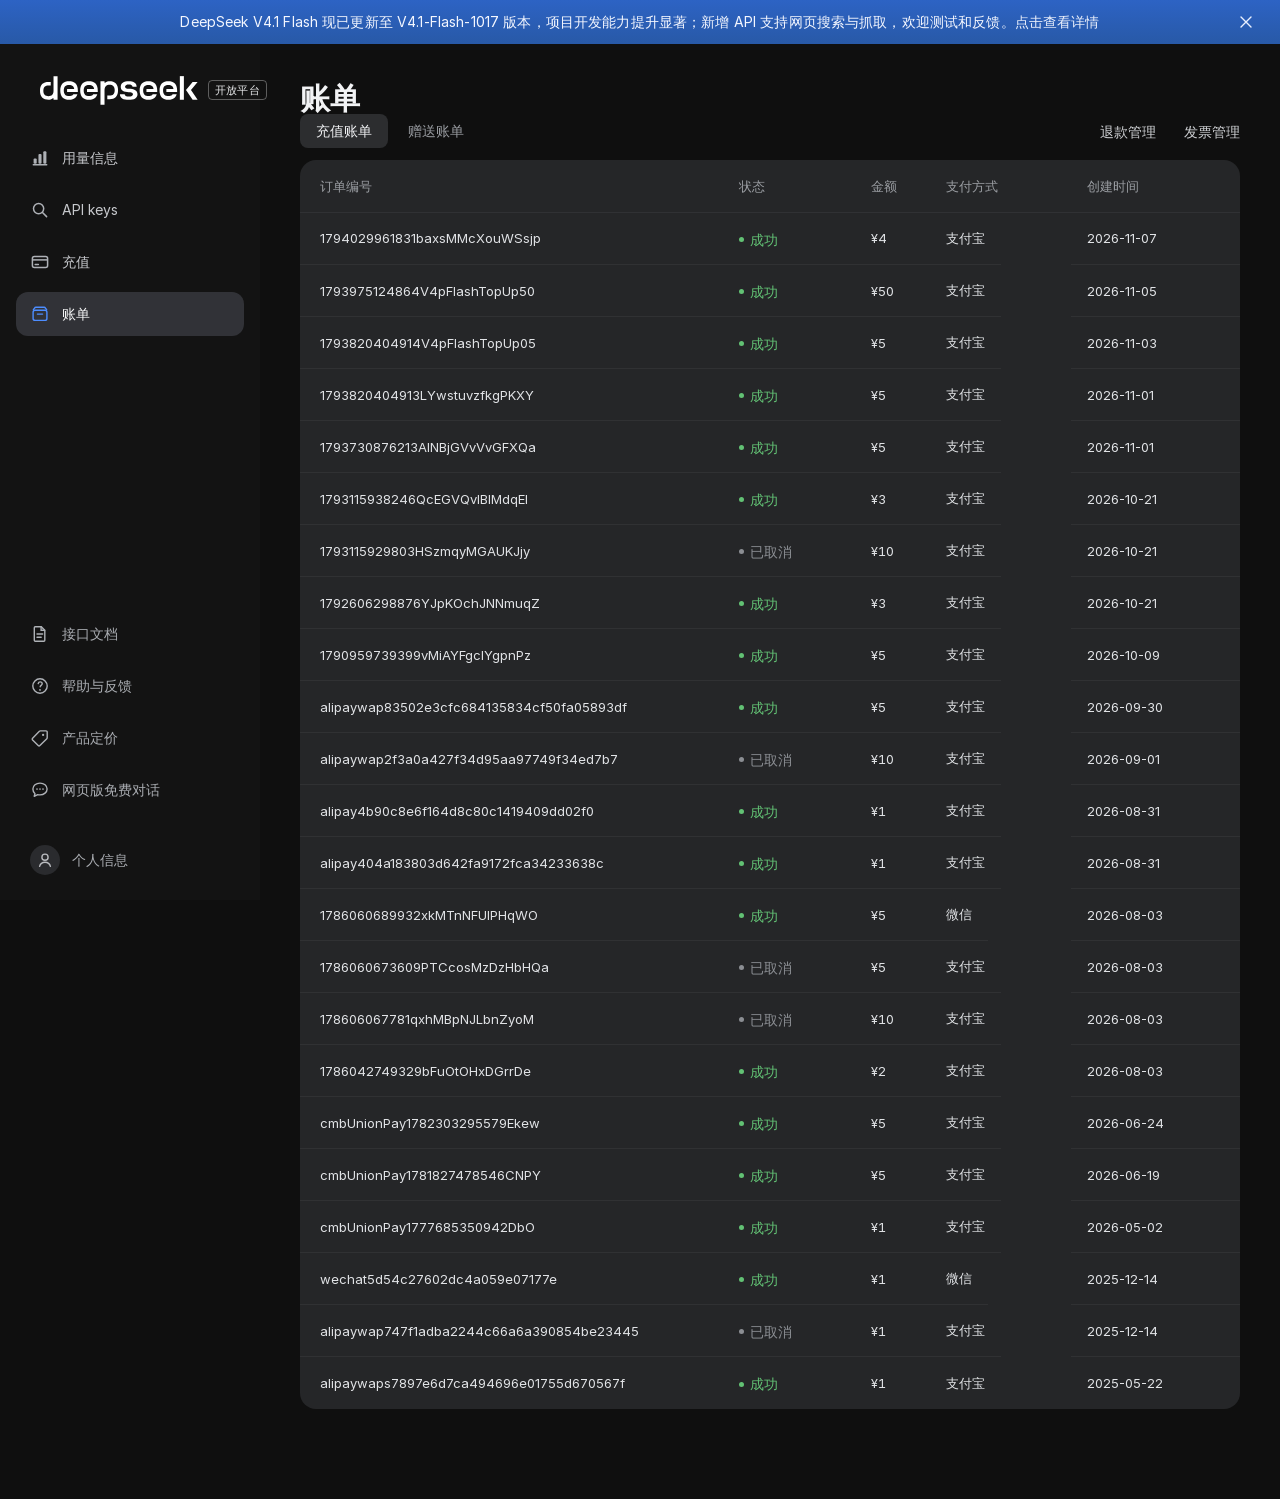
==== billing.html @ 308235a3 "fix: reconcile billing records with usage cost" ====
<!DOCTYPE html>
<html lang="zh-CN">
<head>
<meta charset="UTF-8">
<meta name="viewport" content="width=device-width, initial-scale=1.0, viewport-fit=cover">
<title>账单 - DeepSeek 开放平台</title>
<meta name="description" content="DeepSeek 开放平台 - 账单">
<link rel="icon" href="assets/images/favicon.ico">
<link rel="stylesheet" href="assets/css/platform.css">
</head>
<body>
<div class="top-banner" id="topBanner">
  <span class="banner-text">DeepSeek V4.1 Flash 现已更新至 V4.1-Flash-1017 版本，项目开发能力提升显著；新增 API 支持网页搜索与抓取，欢迎测试和反馈。<a class="banner-link" href="https://api-docs.deepseek.com/zh-cn/guides/search/" target="_blank" rel="noopener">点击查看详情</a></span>
  <button class="banner-close" aria-label="关闭" id="bannerClose"><svg viewBox="0 0 16 16" fill="none"><path d="M3 3l10 10M13 3L3 13" stroke="currentColor" stroke-width="1.4" stroke-linecap="round"/></svg></button>
</div>

<div class="app">
  <aside class="sidebar" id="sidebar">
    <div class="brand">
      <a class="brand-logo" href="index.html" aria-label="DeepSeek 开放平台首页"><svg role="img" aria-label="DeepSeek 开放平台" xmlns="http://www.w3.org/2000/svg" width="121" height="22" viewBox="0 0 121 22" fill="none" class="logo-svg"><path d="M53.3047 17.6062H51.5389V14.8687H53.3047C54.3982 14.8687 55.5038 14.5961 56.2148 13.8386C56.9271 13.081 57.196 11.919 57.196 10.7575C57.196 9.59611 56.9384 8.43405 56.2148 7.67651C55.4925 6.91897 54.3982 6.64636 53.3047 6.64636C52.2111 6.64636 51.1055 6.91897 50.3932 7.67651C49.6809 8.43405 49.4121 9.59548 49.4121 10.7575V22H46.3147V3.91897H49.4121V5.07035H49.9799C50.0415 4.99937 50.103 4.93907 50.1652 4.87877C50.9403 4.17148 52.1275 3.91897 53.2933 3.91897C55.1212 3.91897 56.9479 4.37374 58.1457 5.63631C59.343 6.89887 59.7663 8.83857 59.7663 10.7676C59.7663 12.6966 59.3323 14.6263 58.1457 15.8989C56.9585 17.1715 55.1212 17.6062 53.304 17.6062H53.3047Z" fill="#fff"></path><path d="M6.46231 4.4039H8.22739V7.14133H6.46231C5.36809 7.14133 4.26319 7.41395 3.55088 8.17148C2.83857 8.92902 2.57035 10.0911 2.57035 11.2525C2.57035 12.4139 2.82852 13.576 3.55088 14.3329C4.27324 15.0905 5.36809 15.3637 6.46231 15.3637C7.55653 15.3637 8.66143 15.0911 9.37374 14.3329C10.0861 13.5754 10.3543 12.4139 10.3543 11.2525V0H13.451V18.0911H10.3543V16.9397H9.78643C9.72425 17.0101 9.66269 17.071 9.6005 17.1313C8.82601 17.8379 7.63882 18.0911 6.47236 18.0911C4.6451 18.0911 2.81784 17.6363 1.6206 16.3737C0.423367 15.1112 0 13.1721 0 11.2425C0 9.31282 0.433417 7.3838 1.6206 6.11118C2.81784 4.84862 4.6451 4.4039 6.46231 4.4039Z" fill="#fff"></path><path d="M28.9881 11.0101V12.1112H20.7399V9.9196H26.2111C26.0873 9.12123 25.7977 8.37374 25.282 7.82852C24.5389 7.04083 23.3926 6.75817 22.2575 6.75817C21.1225 6.75817 19.9761 7.04083 19.233 7.82852C18.49 8.61621 18.2211 9.81847 18.2211 11.0107C18.2211 12.2029 18.4893 13.4146 19.233 14.1922C19.9761 14.9699 21.1225 15.2632 22.2575 15.2632C23.3926 15.2632 24.5389 14.9805 25.282 14.1922C25.3851 14.081 25.478 13.9598 25.571 13.8386H28.6269C28.3587 14.7883 27.9353 15.647 27.2952 16.3134C26.0565 17.6162 24.1464 18.0911 22.2575 18.0911C20.3687 18.0911 18.4585 17.6263 17.2199 16.3134C15.9812 15 15.527 13 15.527 11.0107C15.527 9.02136 15.9711 7.01068 17.2199 5.70729C18.4692 4.40452 20.3687 3.92965 22.2575 3.92965C24.1464 3.92965 26.0565 4.39447 27.2952 5.70729C28.544 7.02073 28.9881 9.02073 28.9881 11.0107V11.0101Z" fill="#fff"></path><path d="M44.2406 11.0101V12.1112H35.9925V9.9196H41.4636C41.3392 9.12123 41.0509 8.37374 40.5345 7.82852C39.7915 7.04083 38.6451 6.75817 37.5101 6.75817C36.375 6.75817 35.2286 7.04083 34.4849 7.82852C33.7418 8.61621 33.473 9.81847 33.473 11.0107C33.473 12.2029 33.7412 13.4146 34.4849 14.1922C35.228 14.9699 36.3744 15.2632 37.5101 15.2632C38.6457 15.2632 39.7915 14.9805 40.5345 14.1922C40.6382 14.081 40.7305 13.9598 40.8229 13.8386H43.8794C43.6106 14.7883 43.1872 15.647 42.5471 16.3134C41.3084 17.6162 39.3989 18.0911 37.5094 18.0911C35.62 18.0911 33.7104 17.6263 32.4717 16.3134C31.233 15 30.7789 13 30.7789 11.0107C30.7789 9.02136 31.223 7.01068 32.4717 5.70729C33.7211 4.40452 35.6206 3.92965 37.5094 3.92965C39.3982 3.92965 41.3084 4.39447 42.5471 5.70729C43.7965 7.02073 44.2406 9.02073 44.2406 11.0107V11.0101Z" fill="#fff"></path><path d="M67.929 18.0911C69.8185 18.0911 71.728 17.8185 72.9667 17.0408C74.2054 16.2632 74.6602 15.081 74.6602 13.9095C74.6602 12.7381 74.2155 11.5459 72.9667 10.7783C71.728 10.0107 69.8185 9.72739 67.929 9.72739C67.1231 9.72739 66.38 9.61621 65.8536 9.32349C65.3273 9.0201 65.1313 8.56596 65.1313 8.11118C65.1313 7.65641 65.3172 7.19221 65.8536 6.89887C66.38 6.59548 67.196 6.49498 68.0006 6.49498C68.8053 6.49498 69.6212 6.60616 70.1489 6.89887C70.6753 7.20226 70.8712 7.65641 70.8712 8.11118H74.0195C74.0195 6.93907 73.6175 5.74749 72.4925 4.9799C71.3675 4.21231 69.6432 3.92902 67.9296 3.92902C66.2161 3.92902 64.4918 4.20163 63.3668 4.9799C62.2418 5.75754 61.8386 6.93907 61.8386 8.11118C61.8386 9.28329 62.2412 10.4749 63.3668 11.2425C64.4918 12.0101 66.2155 12.2933 67.9296 12.2933C68.8172 12.2933 69.7984 12.4045 70.3863 12.6972C70.9755 12.9906 71.1815 13.4548 71.1815 13.9095C71.1815 14.3643 70.9755 14.8285 70.3863 15.1219C69.7984 15.4146 68.9001 15.5258 68.0126 15.5258C67.125 15.5258 66.2155 15.4146 65.6376 15.1219C65.0597 14.8291 64.8423 14.3643 64.8423 13.9095H61.2085C61.2085 15.0817 61.652 16.2732 62.902 17.0408C64.1508 17.8084 66.0402 18.0911 67.9296 18.0911H67.929Z" fill="#fff"></path><path d="M89.7638 11.0101V12.1112H81.5157V9.9196H86.9868C86.8637 9.12123 86.5741 8.37374 86.0584 7.82852C85.3141 7.04083 84.169 6.75817 83.0327 6.75817C81.8964 6.75817 80.7513 7.04083 80.0082 7.82852C79.2651 8.61621 78.9975 9.81847 78.9975 11.0107C78.9975 12.2029 79.2651 13.4146 80.0082 14.1922C80.7513 14.9699 81.8976 15.2632 83.0327 15.2632C84.1677 15.2632 85.3141 14.9805 86.0584 14.1922C86.1608 14.081 86.2544 13.9598 86.3467 13.8386H89.402C89.1332 14.7883 88.7104 15.647 88.071 16.3134C86.8323 17.6162 84.9221 18.0911 83.0327 18.0911C81.1432 18.0911 79.2337 17.6263 77.995 16.3134C76.7563 15 76.3028 13 76.3028 11.0107C76.3028 9.02136 76.7462 7.01068 77.995 5.70729C79.2444 4.40452 81.1438 3.92965 83.0327 3.92965C84.9215 3.92965 86.8323 4.39447 88.071 5.70729C89.3197 7.02073 89.7632 9.02073 89.7632 11.0107L89.7638 11.0101Z" fill="#fff"></path><path d="M105.016 11.0101V12.1112H96.7682V9.9196H102.239C102.116 9.12123 101.827 8.37374 101.31 7.82852C100.567 7.04083 99.4215 6.75817 98.2858 6.75817C97.1501 6.75817 96.0044 7.04083 95.2613 7.82852C94.5182 8.61621 94.2494 9.81847 94.2494 11.0107C94.2494 12.2029 94.5182 13.4146 95.2613 14.1922C96.0044 14.9699 97.1508 15.2632 98.2858 15.2632C99.4209 15.2632 100.567 14.9805 101.31 14.1922C101.414 14.081 101.506 13.9598 101.6 13.8386H104.655C104.386 14.7883 103.964 15.647 103.324 16.3134C102.084 17.6162 100.175 18.0911 98.2858 18.0911C96.3964 18.0911 94.4868 17.6263 93.2481 16.3134C92.0094 15 91.5547 13 91.5547 11.0107C91.5547 9.02136 91.9981 7.01068 93.2481 5.70729C94.4969 4.40452 96.3964 3.92965 98.2858 3.92965C100.175 3.92965 102.085 4.39447 103.324 5.70729C104.573 7.02073 105.016 9.02073 105.016 11.0107V11.0101Z" fill="#fff"></path><path d="M110.188 0H107.091V18.0911H110.188V0Z" fill="#fff"></path><path d="M115.633 10.5861L120.711 18.0911H116.881L111.802 10.5861L116.881 4.55591H120.711L115.633 10.5861Z" fill="#fff"></path></svg></a>
      <span class="brand-tag">开放平台</span>
    </div>

    <nav class="side-nav">
      <a class="nav-item" href="platform.html" data-nav="usage">
        <span class="icon"><svg viewBox="0 0 20 20" fill="none"><path d="M3.3 16.7h13.4" stroke="currentColor" stroke-width="1.5" stroke-linecap="round"/><rect x="3.6" y="10.6" width="3.1" height="5.1" rx="1" fill="currentColor"/><rect x="8.45" y="6.1" width="3.1" height="9.6" rx="1" fill="currentColor"/><rect x="13.3" y="3.2" width="3.1" height="12.5" rx="1" fill="currentColor"/></svg></span>
        用量信息
      </a>
      <a class="nav-item" href="apikeys.html" data-nav="keys">
        <span class="icon"><svg viewBox="0 0 20 20" fill="none"><circle cx="8.6" cy="8.6" r="5.1" stroke="currentColor" stroke-width="1.5"/><path d="M12.5 12.5L16.6 16.6" stroke="currentColor" stroke-width="1.5" stroke-linecap="round"/></svg></span>
        API keys
      </a>
      <a class="nav-item" href="topup.html" data-nav="topup">
        <span class="icon"><svg viewBox="0 0 20 20" fill="none"><rect x="2.4" y="4.6" width="15.2" height="10.8" rx="2" stroke="currentColor" stroke-width="1.5"/><path d="M2.8 7.9h14.4" stroke="currentColor" stroke-width="1.5"/><path d="M5.2 12.6h3.2" stroke="currentColor" stroke-width="1.5" stroke-linecap="round"/></svg></span>
        充值
      </a>
      <a class="nav-item active" href="billing.html" data-nav="billing">
        <span class="icon"><svg viewBox="0 0 20 20" fill="none"><path d="M3.1 6.2l1.4-2.1c.3-.5.8-.8 1.4-.8h8.2c.6 0 1.1.3 1.4.8l1.4 2.1" stroke="currentColor" stroke-width="1.4"/><rect x="3.1" y="6.2" width="13.8" height="10.2" rx="2" stroke="currentColor" stroke-width="1.4"/><path d="M7.4 10.1h5.2" stroke="currentColor" stroke-width="1.4" stroke-linecap="round"/></svg></span>
        账单
      </a>
    </nav>

    <nav class="side-nav bottom">
      <button class="nav-item bottom-item" data-nav="docs">
        <span class="icon"><svg viewBox="0 0 20 20" fill="none"><path d="M5.2 2.8h6.1l3.5 3.5v10c0 .5-.4.9-.9.9H5.2a.9.9 0 0 1-.9-.9V3.7c0-.5.4-.9.9-.9z" stroke="currentColor" stroke-width="1.4"/><path d="M11.1 3v3.3h3.5M7 10h5.7M7 13.2h4.2" stroke="currentColor" stroke-width="1.4" stroke-linecap="round"/></svg></span>
        接口文档
      </button>
      <button class="nav-item bottom-item" data-nav="help">
        <span class="icon"><svg viewBox="0 0 20 20" fill="none"><circle cx="10" cy="10" r="7.2" stroke="currentColor" stroke-width="1.4"/><path d="M8.2 7.6c.2-1 1-1.7 2-1.7 1.1 0 2 .8 2 1.9 0 1.5-2 1.6-2 3" stroke="currentColor" stroke-width="1.4" stroke-linecap="round"/><circle cx="10" cy="13.9" r=".9" fill="currentColor"/></svg></span>
        帮助与反馈
      </button>
      <button class="nav-item bottom-item" data-nav="price">
        <span class="icon"><svg viewBox="0 0 20 20" fill="none"><path d="M10.4 2.9H16a1.2 1.2 0 0 1 1.2 1.2v5.6a1.4 1.4 0 0 1-.4 1L9.9 17.6a1.2 1.2 0 0 1-1.7 0l-5.6-5.6a1.2 1.2 0 0 1 0-1.7L9.4 3.3c.3-.3.6-.4 1-.4z" stroke="currentColor" stroke-width="1.4"/><circle cx="13.1" cy="6.9" r="1.15" fill="currentColor"/></svg></span>
        产品定价
      </button>
      <button class="nav-item bottom-item" data-nav="chat">
        <span class="icon"><svg viewBox="0 0 20 20" fill="none"><path d="M10 3.1c4 0 7.1 2.6 7.1 5.9 0 3.2-3.1 5.9-7.1 5.9-.8 0-1.6-.1-2.3-.3l-3.5 1.7.8-2.6C3.6 12.6 2.9 11 2.9 9c0-3.3 3.1-5.9 7.1-5.9z" stroke="currentColor" stroke-width="1.4" stroke-linejoin="round"/><circle cx="7" cy="9" r=".85" fill="currentColor"/><circle cx="10" cy="9" r=".85" fill="currentColor"/><circle cx="13" cy="9" r=".85" fill="currentColor"/></svg></span>
        网页版免费对话
      </button>
      <div class="profile">
        <button class="nav-item bottom-item" data-nav="profile">
          <span class="icon avatar"><svg viewBox="0 0 20 20" fill="none"><circle cx="10" cy="7.2" r="3.1" stroke="currentColor" stroke-width="1.4"/><path d="M4.6 16.4c.7-2.6 2.7-4.1 5.4-4.1s4.7 1.5 5.4 4.1" stroke="currentColor" stroke-width="1.4" stroke-linecap="round"/></svg></span>
          个人信息
        </button>
      </div>
    </nav>
  </aside>

  <div class="mobile-bar">
    <div class="left"><svg role="img" aria-label="DeepSeek 开放平台" xmlns="http://www.w3.org/2000/svg" width="121" height="22" viewBox="0 0 121 22" fill="none" class="logo-svg"><path d="M53.3047 17.6062H51.5389V14.8687H53.3047C54.3982 14.8687 55.5038 14.5961 56.2148 13.8386C56.9271 13.081 57.196 11.919 57.196 10.7575C57.196 9.59611 56.9384 8.43405 56.2148 7.67651C55.4925 6.91897 54.3982 6.64636 53.3047 6.64636C52.2111 6.64636 51.1055 6.91897 50.3932 7.67651C49.6809 8.43405 49.4121 9.59548 49.4121 10.7575V22H46.3147V3.91897H49.4121V5.07035H49.9799C50.0415 4.99937 50.103 4.93907 50.1652 4.87877C50.9403 4.17148 52.1275 3.91897 53.2933 3.91897C55.1212 3.91897 56.9479 4.37374 58.1457 5.63631C59.343 6.89887 59.7663 8.83857 59.7663 10.7676C59.7663 12.6966 59.3323 14.6263 58.1457 15.8989C56.9585 17.1715 55.1212 17.6062 53.304 17.6062H53.3047Z" fill="#fff"></path><path d="M6.46231 4.4039H8.22739V7.14133H6.46231C5.36809 7.14133 4.26319 7.41395 3.55088 8.17148C2.83857 8.92902 2.57035 10.0911 2.57035 11.2525C2.57035 12.4139 2.82852 13.576 3.55088 14.3329C4.27324 15.0905 5.36809 15.3637 6.46231 15.3637C7.55653 15.3637 8.66143 15.0911 9.37374 14.3329C10.0861 13.5754 10.3543 12.4139 10.3543 11.2525V0H13.451V18.0911H10.3543V16.9397H9.78643C9.72425 17.0101 9.66269 17.071 9.6005 17.1313C8.82601 17.8379 7.63882 18.0911 6.47236 18.0911C4.6451 18.0911 2.81784 17.6363 1.6206 16.3737C0.423367 15.1112 0 13.1721 0 11.2425C0 9.31282 0.433417 7.3838 1.6206 6.11118C2.81784 4.84862 4.6451 4.4039 6.46231 4.4039Z" fill="#fff"></path><path d="M28.9881 11.0101V12.1112H20.7399V9.9196H26.2111C26.0873 9.12123 25.7977 8.37374 25.282 7.82852C24.5389 7.04083 23.3926 6.75817 22.2575 6.75817C21.1225 6.75817 19.9761 7.04083 19.233 7.82852C18.49 8.61621 18.2211 9.81847 18.2211 11.0107C18.2211 12.2029 18.4893 13.4146 19.233 14.1922C19.9761 14.9699 21.1225 15.2632 22.2575 15.2632C23.3926 15.2632 24.5389 14.9805 25.282 14.1922C25.3851 14.081 25.478 13.9598 25.571 13.8386H28.6269C28.3587 14.7883 27.9353 15.647 27.2952 16.3134C26.0565 17.6162 24.1464 18.0911 22.2575 18.0911C20.3687 18.0911 18.4585 17.6263 17.2199 16.3134C15.9812 15 15.527 13 15.527 11.0107C15.527 9.02136 15.9711 7.01068 17.2199 5.70729C18.4692 4.40452 20.3687 3.92965 22.2575 3.92965C24.1464 3.92965 26.0565 4.39447 27.2952 5.70729C28.544 7.02073 28.9881 9.02073 28.9881 11.0107V11.0101Z" fill="#fff"></path><path d="M44.2406 11.0101V12.1112H35.9925V9.9196H41.4636C41.3392 9.12123 41.0509 8.37374 40.5345 7.82852C39.7915 7.04083 38.6451 6.75817 37.5101 6.75817C36.375 6.75817 35.2286 7.04083 34.4849 7.82852C33.7418 8.61621 33.473 9.81847 33.473 11.0107C33.473 12.2029 33.7412 13.4146 34.4849 14.1922C35.228 14.9699 36.3744 15.2632 37.5101 15.2632C38.6457 15.2632 39.7915 14.9805 40.5345 14.1922C40.6382 14.081 40.7305 13.9598 40.8229 13.8386H43.8794C43.6106 14.7883 43.1872 15.647 42.5471 16.3134C41.3084 17.6162 39.3989 18.0911 37.5094 18.0911C35.62 18.0911 33.7104 17.6263 32.4717 16.3134C31.233 15 30.7789 13 30.7789 11.0107C30.7789 9.02136 31.223 7.01068 32.4717 5.70729C33.7211 4.40452 35.6206 3.92965 37.5094 3.92965C39.3982 3.92965 41.3084 4.39447 42.5471 5.70729C43.7965 7.02073 44.2406 9.02073 44.2406 11.0107V11.0101Z" fill="#fff"></path><path d="M67.929 18.0911C69.8185 18.0911 71.728 17.8185 72.9667 17.0408C74.2054 16.2632 74.6602 15.081 74.6602 13.9095C74.6602 12.7381 74.2155 11.5459 72.9667 10.7783C71.728 10.0107 69.8185 9.72739 67.929 9.72739C67.1231 9.72739 66.38 9.61621 65.8536 9.32349C65.3273 9.0201 65.1313 8.56596 65.1313 8.11118C65.1313 7.65641 65.3172 7.19221 65.8536 6.89887C66.38 6.59548 67.196 6.49498 68.0006 6.49498C68.8053 6.49498 69.6212 6.60616 70.1489 6.89887C70.6753 7.20226 70.8712 7.65641 70.8712 8.11118H74.0195C74.0195 6.93907 73.6175 5.74749 72.4925 4.9799C71.3675 4.21231 69.6432 3.92902 67.9296 3.92902C66.2161 3.92902 64.4918 4.20163 63.3668 4.9799C62.2418 5.75754 61.8386 6.93907 61.8386 8.11118C61.8386 9.28329 62.2412 10.4749 63.3668 11.2425C64.4918 12.0101 66.2155 12.2933 67.9296 12.2933C68.8172 12.2933 69.7984 12.4045 70.3863 12.6972C70.9755 12.9906 71.1815 13.4548 71.1815 13.9095C71.1815 14.3643 70.9755 14.8285 70.3863 15.1219C69.7984 15.4146 68.9001 15.5258 68.0126 15.5258C67.125 15.5258 66.2155 15.4146 65.6376 15.1219C65.0597 14.8291 64.8423 14.3643 64.8423 13.9095H61.2085C61.2085 15.0817 61.652 16.2732 62.902 17.0408C64.1508 17.8084 66.0402 18.0911 67.9296 18.0911H67.929Z" fill="#fff"></path><path d="M89.7638 11.0101V12.1112H81.5157V9.9196H86.9868C86.8637 9.12123 86.5741 8.37374 86.0584 7.82852C85.3141 7.04083 84.169 6.75817 83.0327 6.75817C81.8964 6.75817 80.7513 7.04083 80.0082 7.82852C79.2651 8.61621 78.9975 9.81847 78.9975 11.0107C78.9975 12.2029 79.2651 13.4146 80.0082 14.1922C80.7513 14.9699 81.8976 15.2632 83.0327 15.2632C84.1677 15.2632 85.3141 14.9805 86.0584 14.1922C86.1608 14.081 86.2544 13.9598 86.3467 13.8386H89.402C89.1332 14.7883 88.7104 15.647 88.071 16.3134C86.8323 17.6162 84.9221 18.0911 83.0327 18.0911C81.1432 18.0911 79.2337 17.6263 77.995 16.3134C76.7563 15 76.3028 13 76.3028 11.0107C76.3028 9.02136 76.7462 7.01068 77.995 5.70729C79.2444 4.40452 81.1438 3.92965 83.0327 3.92965C84.9215 3.92965 86.8323 4.39447 88.071 5.70729C89.3197 7.02073 89.7632 9.02073 89.7632 11.0107L89.7638 11.0101Z" fill="#fff"></path><path d="M105.016 11.0101V12.1112H96.7682V9.9196H102.239C102.116 9.12123 101.827 8.37374 101.31 7.82852C100.567 7.04083 99.4215 6.75817 98.2858 6.75817C97.1501 6.75817 96.0044 7.04083 95.2613 7.82852C94.5182 8.61621 94.2494 9.81847 94.2494 11.0107C94.2494 12.2029 94.5182 13.4146 95.2613 14.1922C96.0044 14.9699 97.1508 15.2632 98.2858 15.2632C99.4209 15.2632 100.567 14.9805 101.31 14.1922C101.414 14.081 101.506 13.9598 101.6 13.8386H104.655C104.386 14.7883 103.964 15.647 103.324 16.3134C102.084 17.6162 100.175 18.0911 98.2858 18.0911C96.3964 18.0911 94.4868 17.6263 93.2481 16.3134C92.0094 15 91.5547 13 91.5547 11.0107C91.5547 9.02136 91.9981 7.01068 93.2481 5.70729C94.4969 4.40452 96.3964 3.92965 98.2858 3.92965C100.175 3.92965 102.085 4.39447 103.324 5.70729C104.573 7.02073 105.016 9.02073 105.016 11.0107V11.0101Z" fill="#fff"></path><path d="M110.188 0H107.091V18.0911H110.188V0Z" fill="#fff"></path><path d="M115.633 10.5861L120.711 18.0911H116.881L111.802 10.5861L116.881 4.55591H120.711L115.633 10.5861Z" fill="#fff"></path></svg><span class="brand-tag">开放平台</span></div>
    <button class="hamburger" aria-label="菜单"><svg width="22" height="22" viewBox="0 0 22 22" fill="none"><path d="M4 6.5h14M4 11h14M4 15.5h14" stroke="currentColor" stroke-width="1.6" stroke-linecap="round"/></svg></button>
  </div>

  <main class="main">
    <header class="page-head">
      <h1>账单</h1>
      <div class="page-tabs-row">
        <div class="page-tabs">
          <button class="tab-pill active">充值账单</button>
          <button class="tab-pill">赠送账单</button>
        </div>
        <div class="head-links"><button class="head-link">退款管理</button><button class="head-link">发票管理</button></div>
      </div>
    </header>
    <div class="table-card">
      <table class="data-table billing-table">
        <colgroup><col class="c1"><col class="c2"><col class="c3"><col class="c4"><col class="c5"></colgroup>
        <thead><tr><th>订单编号</th><th>状态</th><th>金额</th><th>支付方式</th><th>创建时间</th></tr></thead>
        <tbody><tr><td>1794029961831baxsMMcXouWSsjp</td><td><span class="status">成功</span></td><td class="amount-cell">¥4</td><td class="pay-type">支付宝</td><td>2026-11-07</td></tr><tr><td>1793975124864V4pFlashTopUp50</td><td><span class="status">成功</span></td><td class="amount-cell">¥50</td><td class="pay-type">支付宝</td><td>2026-11-05</td></tr><tr><td>1793820404914V4pFlashTopUp05</td><td><span class="status">成功</span></td><td class="amount-cell">¥5</td><td class="pay-type">支付宝</td><td>2026-11-03</td></tr><tr><td>1793820404913LYwstuvzfkgPKXY</td><td><span class="status">成功</span></td><td class="amount-cell">¥5</td><td class="pay-type">支付宝</td><td>2026-11-01</td></tr><tr><td>1793730876213AlNBjGVvVvGFXQa</td><td><span class="status">成功</span></td><td class="amount-cell">¥5</td><td class="pay-type">支付宝</td><td>2026-11-01</td></tr><tr><td>1793115938246QcEGVQvIBIMdqEI</td><td><span class="status">成功</span></td><td class="amount-cell">¥3</td><td class="pay-type">支付宝</td><td>2026-10-21</td></tr><tr><td>1793115929803HSzmqyMGAUKJjy</td><td><span class="status canceled">已取消</span></td><td class="amount-cell">¥10</td><td class="pay-type">支付宝</td><td>2026-10-21</td></tr><tr><td>1792606298876YJpKOchJNNmuqZ</td><td><span class="status">成功</span></td><td class="amount-cell">¥3</td><td class="pay-type">支付宝</td><td>2026-10-21</td></tr><tr><td>1790959739399vMiAYFgcIYgpnPz</td><td><span class="status">成功</span></td><td class="amount-cell">¥5</td><td class="pay-type">支付宝</td><td>2026-10-09</td></tr><tr><td>alipaywap83502e3cfc684135834cf50fa05893df</td><td><span class="status">成功</span></td><td class="amount-cell">¥5</td><td class="pay-type">支付宝</td><td>2026-09-30</td></tr><tr><td>alipaywap2f3a0a427f34d95aa97749f34ed7b7</td><td><span class="status canceled">已取消</span></td><td class="amount-cell">¥10</td><td class="pay-type">支付宝</td><td>2026-09-01</td></tr><tr><td>alipay4b90c8e6f164d8c80c1419409dd02f0</td><td><span class="status">成功</span></td><td class="amount-cell">¥1</td><td class="pay-type">支付宝</td><td>2026-08-31</td></tr><tr><td>alipay404a183803d642fa9172fca34233638c</td><td><span class="status">成功</span></td><td class="amount-cell">¥1</td><td class="pay-type">支付宝</td><td>2026-08-31</td></tr><tr><td>1786060689932xkMTnNFUlPHqWO</td><td><span class="status">成功</span></td><td class="amount-cell">¥5</td><td class="pay-type">微信</td><td>2026-08-03</td></tr><tr><td>1786060673609PTCcosMzDzHbHQa</td><td><span class="status canceled">已取消</span></td><td class="amount-cell">¥5</td><td class="pay-type">支付宝</td><td>2026-08-03</td></tr><tr><td>178606067781qxhMBpNJLbnZyoM</td><td><span class="status canceled">已取消</span></td><td class="amount-cell">¥10</td><td class="pay-type">支付宝</td><td>2026-08-03</td></tr><tr><td>1786042749329bFuOtOHxDGrrDe</td><td><span class="status">成功</span></td><td class="amount-cell">¥2</td><td class="pay-type">支付宝</td><td>2026-08-03</td></tr><tr><td>cmbUnionPay1782303295579Ekew</td><td><span class="status">成功</span></td><td class="amount-cell">¥5</td><td class="pay-type">支付宝</td><td>2026-06-24</td></tr><tr><td>cmbUnionPay1781827478546CNPY</td><td><span class="status">成功</span></td><td class="amount-cell">¥5</td><td class="pay-type">支付宝</td><td>2026-06-19</td></tr><tr><td>cmbUnionPay1777685350942DbO</td><td><span class="status">成功</span></td><td class="amount-cell">¥1</td><td class="pay-type">支付宝</td><td>2026-05-02</td></tr><tr><td>wechat5d54c27602dc4a059e07177e</td><td><span class="status">成功</span></td><td class="amount-cell">¥1</td><td class="pay-type">微信</td><td>2025-12-14</td></tr><tr><td>alipaywap747f1adba2244c66a6a390854be23445</td><td><span class="status canceled">已取消</span></td><td class="amount-cell">¥1</td><td class="pay-type">支付宝</td><td>2025-12-14</td></tr><tr><td>alipaywaps7897e6d7ca494696e01755d670567f</td><td><span class="status">成功</span></td><td class="amount-cell">¥1</td><td class="pay-type">支付宝</td><td>2025-05-22</td></tr></tbody>
      </table>
    </div>
</main>
</div>

<div class="toast" id="toast" style="position:fixed;left:50%;bottom:40px;transform:translateX(-50%) translateY(20px);background:#2c2d30;color:#f2f3f5;padding:10px 18px;border-radius:10px;font-size:13px;opacity:0;pointer-events:none;transition:opacity .2s ease,transform .2s ease;z-index:200;box-shadow:0 8px 24px rgba(0,0,0,.4)"></div>

<script src="assets/js/platform-charts.js"></script>
<script src="assets/js/platform.js"></script>
</body>
</html>
---- assets/css/platform.css ----
/* DeepSeek 开放平台 — usage dashboard (replica) */
@font-face{font-family:'Inter';src:url('../fonts/Inter-Regular.woff2') format('woff2');font-weight:400;font-style:normal;font-display:swap}
@font-face{font-family:'Inter';src:url('../fonts/Inter-Medium.woff2') format('woff2');font-weight:500;font-style:normal;font-display:swap}
@font-face{font-family:'Inter';src:url('../fonts/Inter-SemiBold.woff2') format('woff2');font-weight:600;font-style:normal;font-display:swap}
@font-face{font-family:'Inter';src:url('../fonts/Inter-Bold.woff2') format('woff2');font-weight:700;font-style:normal;font-display:swap}

:root{
  --page-bg:#0f0f0f;
  --sidebar-bg:#131313;
  --card-bg:#252628;
  --card-bg-hover:#292a2c;
  --card-bg-soft:#1d1e20;
  --text-primary:#f2f3f5;
  --text-secondary:#b9bbbf;
  --text-tertiary:#8e9196;
  --text-caption:#6f7277;
  --border-soft:#2c2d2f;
  --border-line:#38393c;
  --brand:#4d6bfe;
  --banner:#2b5fb4;
  --banner-hover:#3268c0;
  --orange:#d9a441;
  --orange-bg:#302818;
  --radius-card:16px;
  --font: 'Inter','PingFang SC','Noto Sans SC','Hiragino Sans GB','Microsoft YaHei',-apple-system,BlinkMacSystemFont,'Segoe UI',sans-serif;
}

*{box-sizing:border-box}
html,body{margin:0;padding:0}
body{
  background:var(--page-bg);
  color:var(--text-primary);
  font-family:var(--font);
  font-size:14px;
  line-height:22px;
  -webkit-font-smoothing:antialiased;
  text-rendering:optimizeLegibility;
}
button{font-family:inherit}
a{color:inherit;text-decoration:none}

/* ---------- update banner ---------- */
.top-banner{
  height:44px;
  background:linear-gradient(180deg,#2d63c4 0%,#2859a7 100%);
  display:flex;align-items:center;justify-content:center;
  padding:0 52px;position:relative;z-index:60;
  font-size:14px;line-height:22px;color:#f4f7ff;
  letter-spacing:.01em;
}
.top-banner .banner-link{opacity:.95}
.top-banner .banner-link:hover{text-decoration:underline}
.top-banner .banner-close{
  position:absolute;right:20px;top:50%;transform:translateY(-50%);
  width:28px;height:28px;border:none;background:transparent;color:#eaf0ff;
  display:flex;align-items:center;justify-content:center;cursor:pointer;border-radius:6px;
}
.top-banner .banner-close:hover{background:rgba(255,255,255,.12)}
.top-banner .banner-close svg{width:16px;height:16px}

/* ---------- shell ---------- */
.app{display:flex;min-height:calc(100vh - 44px)}
.sidebar{
  width:260px;flex:0 0 260px;background:var(--sidebar-bg);
  position:fixed;left:0;top:44px;bottom:0;z-index:40;
  display:flex;flex-direction:column;padding:0 16px 18px;
}
.brand{display:flex;align-items:center;gap:8px;padding:30px 0 0 24px;height:62px;flex:none}
.brand .logo-svg{width:158px;height:29px;color:#fff;display:block}
.brand-tag{
  display:inline-flex;align-items:center;justify-content:center;
  height:20px;padding:0 6px;margin-left:2px;
  border:1px solid rgba(255,255,255,.32);border-radius:4px;
  color:#e6e7e9;font-size:11px;line-height:18px;letter-spacing:.02em;white-space:nowrap;
}
.side-nav{display:flex;flex-direction:column;gap:8px;margin-top:30px}
.side-nav.bottom{margin-top:auto;padding-top:24px}
.nav-item{
  display:flex;align-items:center;gap:12px;height:44px;padding:0 14px;
  border-radius:12px;color:#c7c9cd;font-size:14px;line-height:22px;cursor:pointer;
  border:none;background:transparent;width:100%;text-align:left;transition:background .16s ease,color .16s ease;
}
.nav-item:hover{background:rgba(255,255,255,.05);color:#fff}
.nav-item.active{background:#313237;color:#f5f6f7}
.nav-item .icon{width:20px;height:20px;display:inline-flex;align-items:center;justify-content:center;flex:none;color:#aeb1b6}
.nav-item.active .icon{color:#4d8dff}
.nav-item .icon svg{width:20px;height:20px;display:block}
.nav-item.bottom-item{color:#a9acb1}
.nav-divider-pad{height:6px}
.profile{margin-top:18px}
.profile .avatar{width:30px;height:30px;border-radius:50%;background:#2a2b2e;display:flex;align-items:center;justify-content:center;color:#b9bbbf;flex:none}

/* ---------- main ---------- */
.main{
  margin-left:260px;flex:1;min-width:0;
  padding:34px 40px 90px;max-width:1180px;
}
.page-head h1{
  margin:0;font-size:30px;line-height:40px;font-weight:600;letter-spacing:-.01em;color:#f2f3f5;
}
.page-sub{
  margin-top:8px;display:flex;align-items:center;gap:6px;
  color:var(--text-tertiary);font-size:14px;line-height:22px;
}
.help-dot{
  width:16px;height:16px;border-radius:50%;border:1px solid #777b82;color:#a4a8ae;
  display:inline-flex;align-items:center;justify-content:center;font-size:10px;line-height:1;
  cursor:default;flex:none;
}

/* ---------- metric cards ---------- */
.balance-grid{display:flex;gap:12px;margin-top:2px}
.metric-card{
  background:var(--card-bg);border-radius:var(--radius-card);
  padding:14px 20px;min-height:102px;flex:1 1 0;min-width:0;
  display:flex;flex-direction:column;justify-content:space-between;gap:8px;
  border:1px solid rgba(255,255,255,.015);
}
.metric-head{display:flex;align-items:center;gap:6px;min-width:0;flex-wrap:wrap}
.metric-title{font-size:15px;line-height:22px;font-weight:500;color:#eceef0;white-space:nowrap}
.metric-note{
  display:inline-flex;align-items:center;gap:6px;background:var(--orange-bg);color:var(--orange);
  font-size:12px;line-height:18px;padding:2px 8px;border-radius:4px;white-space:nowrap;
}
.metric-note a{color:var(--orange);text-decoration:underline;text-underline-offset:2px}
.metric-value-row{display:flex;align-items:flex-end;justify-content:space-between;gap:12px;min-width:0}
.money{display:flex;align-items:baseline;gap:6px;white-space:nowrap}
.money .big{font-size:34px;line-height:42px;font-weight:500;letter-spacing:-.02em;color:#f3f4f6;font-variant-numeric:tabular-nums}
.money .unit{font-size:16px;line-height:24px;color:#9da0a5;font-weight:400}
.topup-btn{
  height:44px;padding:0 22px;border-radius:999px;border:none;cursor:pointer;
  background:#ececec;color:#161616;font-size:16px;font-weight:500;white-space:nowrap;
  transition:background .16s ease;
}
.topup-btn:hover{background:#fff}

/* ---------- divider ---------- */
.divider{height:1px;background:var(--border-line);margin:40px 0 0;opacity:.6}

/* ---------- toolbar ---------- */
.toolbar{display:flex;align-items:center;gap:16px;margin-top:39px}
.filter-pill{
  height:36px;display:inline-flex;align-items:center;gap:10px;
  background:var(--card-bg);border-radius:999px;padding:0 16px;color:#d9dbde;font-size:14px;
}
.filter-pill .label{color:#8f9297}
.filter-pill .value{color:#eceef0;font-weight:500;white-space:nowrap}
.filter-pill .chev{width:12px;height:12px;color:#9a9da2;display:inline-flex}
.toolbar .spacer{flex:1}
.export-btn{
  height:36px;padding:0 18px;border-radius:999px;border:none;background:#e9e9e9;color:#141414;
  font-size:14px;font-weight:500;display:inline-flex;align-items:center;gap:6px;cursor:pointer;
}
.export-btn:hover{background:#fff}
.more-btn{width:30px;height:36px;border:none;background:transparent;color:#b8babf;cursor:pointer;display:inline-flex;align-items:center;justify-content:center;border-radius:8px}
.more-btn:hover{background:rgba(255,255,255,.06)}

/* ---------- summary ---------- */
.summary-grid{display:flex;gap:12px;margin-top:24px}
.summary-card{
  flex:1 1 0;min-width:0;background:var(--card-bg);border-radius:var(--radius-card);
  padding:14px 20px;min-height:102px;display:flex;flex-direction:column;justify-content:space-between;gap:8px;
}
.summary-label{font-size:15px;line-height:22px;color:#d8dade;font-weight:500}
.summary-value{display:flex;align-items:baseline;gap:6px;white-space:nowrap}
.summary-value .num{font-size:29px;line-height:38px;font-weight:500;letter-spacing:-.01em;font-variant-numeric:tabular-nums;color:#f3f4f6}
.summary-value .unit{font-size:14px;line-height:22px;color:#9da0a5}

/* ---------- generic chart card ---------- */
.chart-card{
  background:var(--card-bg);border-radius:var(--radius-card);
  padding:20px 20px 8px;display:flex;flex-direction:column;min-width:0;
}
.cost-card{margin-top:22px}
.chart-head{display:flex;align-items:flex-start;justify-content:space-between;gap:10px;margin-bottom:13px;min-width:0}
.chart-title{display:flex;align-items:baseline;gap:6px;flex-wrap:wrap;min-width:0;margin-top:1px}
.chart-title .t{font-size:14px;line-height:22px;font-weight:500;color:#eceef0;white-space:nowrap}
.chart-title .extra{font-size:14px;line-height:22px;color:#b9bbbf;font-variant-numeric:tabular-nums;white-space:nowrap}
.segmented{display:flex;align-items:center;background:#1c1d1f;border-radius:999px;padding:2px;gap:0;height:28px}
.segmented button{
  height:24px;border:none;background:transparent;color:#8c8f94;border-radius:999px;
  font-size:12px;line-height:18px;font-weight:500;padding:0 10px;cursor:pointer;
}
.segmented button.active{background:#3a3b3e;color:#f2f3f5;font-weight:600;box-shadow:0 1px 2px rgba(0,0,0,.25)}
.chart-wrap{position:relative;height:272px;width:100%}
.chart-wrap svg{display:block;width:100%;height:100%;overflow:visible}
.chart-tooltip{
  position:absolute;pointer-events:none;background:#1c1d1f;color:#f1f2f4;
  border-radius:9px;padding:9px 14px;font-size:14px;line-height:20px;white-space:nowrap;
  box-shadow:0 6px 18px rgba(0,0,0,.32);border:1px solid rgba(255,255,255,.06);
  display:none;z-index:5;transform:translate(0,-50%);
}
.chart-tooltip .tip-val{margin-left:14px;color:#fff}
.chart-empty{position:absolute;inset:8px 0 24px;display:flex;align-items:center;justify-content:center;color:#6f7277;font-size:14px;pointer-events:none}

/* ---------- models ---------- */
.models{margin-top:12px;display:flex;flex-direction:column}
.model-block{margin-top:24px}
.model-block:first-child{margin-top:0}
.model-name{font-size:16px;line-height:24px;font-weight:600;color:#eceef0;margin:0 0 16px}
.model-grid{display:grid;grid-template-columns:1fr 1fr;gap:12px}
.model-card{background:var(--card-bg);border-radius:var(--radius-card);padding:23px 20px 12px;min-width:0}
.model-card .m-head{display:flex;align-items:center;gap:4px;min-width:0;margin-bottom:11px}
.model-card .m-label{font-size:14px;line-height:22px;font-weight:500;color:#eceef0;white-space:nowrap;overflow:hidden;text-overflow:ellipsis}
.model-card .m-count{font-size:14px;line-height:22px;color:#b9bbbf;font-variant-numeric:tabular-nums;white-space:nowrap}
.model-card .chart-wrap{height:272px}

/* two half-width single-chart blocks side by side */
.function-row{display:grid;grid-template-columns:1fr 1fr;gap:12px;margin-top:16px}
.function-block .model-name{margin-bottom:16px}

/* ---------- responsive ---------- */
.mobile-bar{display:none}
@media (max-width: 980px){
  .app{display:block}
  .top-banner{padding:8px 40px 8px 12px;font-size:12px;line-height:18px;height:auto;min-height:52px}
  .top-banner .banner-text{max-height:36px;overflow:hidden}
  .sidebar{display:none}
  .mobile-bar{
    display:flex;width:100%;align-items:center;justify-content:space-between;
    height:56px;padding:0 16px;background:var(--sidebar-bg);position:sticky;top:0;z-index:50;
  }
  .mobile-bar .left{display:flex;align-items:center;gap:8px}
  .mobile-bar .logo-svg{width:126px;height:23px}
  .mobile-bar .brand-tag{height:17px;font-size:10px;line-height:15px}
  .hamburger{width:36px;height:36px;border:none;background:transparent;color:#e8e9ea;border-radius:8px;display:flex;align-items:center;justify-content:center}
  .main{margin-left:0;padding:22px 16px 60px;max-width:none}
  .page-head h1{font-size:26px;line-height:34px}
  .balance-grid{flex-direction:column}
  .summary-grid{flex-direction:column}
  .summary-value .num{font-size:28px;line-height:36px}
  .toolbar{flex-wrap:wrap;gap:10px;margin-top:28px}
  .toolbar .spacer{display:none}
  .export-btn{margin-left:auto}
  .model-grid,.function-row{grid-template-columns:1fr}
  .chart-wrap,.model-card .chart-wrap{height:240px}
  .topup-btn{height:38px;font-size:14px;padding:0 16px}
  .money .big{font-size:32px}
}

@media (max-width: 480px){
  .filter-pill{height:34px;font-size:13px;padding:0 12px;gap:7px}
  .summary-value .num{font-size:24px}
  .cost-card{padding:16px 12px 8px}
  .model-card{padding:18px 14px 8px}
}
.brand-logo{display:inline-flex;align-items:center;color:inherit}

@media (max-width: 980px){
  .sidebar.mobile-open{display:flex;position:fixed;top:0;bottom:0;left:0;width:260px;z-index:120;padding:8px 16px 18px;box-shadow:0 0 40px rgba(0,0,0,.55)}
  .sidebar.mobile-open .brand{padding-left:8px;padding-top:10px;height:52px}
  .sidebar.mobile-open .side-nav{margin-top:24px}
  .sidebar.mobile-open .side-nav.bottom{margin-top:auto}
  .drawer-overlay{position:fixed;inset:0;background:rgba(0,0,0,.45);z-index:110;border:0;padding:0;margin:0}
}

/* ---------- secondary pages ---------- */
.page-head-row{display:flex;align-items:flex-start;justify-content:space-between;gap:24px}
.head-links{display:flex;align-items:center;gap:28px;padding-top:2px}
.head-link{font-size:14px;line-height:22px;color:#cfd1d4;cursor:pointer;background:transparent;border:none;padding:0}
.head-link:hover{color:#fff}
.page-tabs{display:flex;align-items:center;gap:4px;margin-top:-4px}
.tab-pill{height:34px;padding:0 16px;border:0;border-radius:8px;background:transparent;color:#989ba0;font-size:14px;line-height:22px;cursor:pointer}
.tab-pill:hover{color:#e8e9eb}
.tab-pill.active{background:#2c2d2f;color:#f0f1f3;font-weight:500}
.table-card{margin-top:12px;background:var(--card-bg);border-radius:16px;overflow:hidden}
.table-card .data-table{width:100%;border-collapse:collapse;table-layout:fixed}
.data-table th{height:52px;padding:0 16px;text-align:left;font-size:13px;font-weight:400;color:#9a9da2;border-bottom:1px solid #303134;white-space:nowrap}
.data-table td{height:52px;padding:0 16px;font-size:13px;color:#e1e3e6;border-bottom:1px solid rgba(255,255,255,.05);white-space:nowrap;overflow:hidden;text-overflow:ellipsis}
.data-table tr:last-child td{border-bottom:0}
.data-table th:first-child,.data-table td:first-child{padding-left:20px}
.billing-table col.c1{width:45%}.billing-table col.c2{width:14%}.billing-table col.c3{width:8%}.billing-table col.c4{width:15%}.billing-table col.c5{width:18%}
.status{display:inline-flex;align-items:center;gap:6px;color:#62c174;font-size:14px}
.status::before{content:'';width:5px;height:5px;border-radius:50%;background:#62c174;flex:none}
.status.canceled{color:#8b8e93}
.status.canceled::before{background:#8b8e93}
.amount-cell{font-variant-numeric:tabular-nums}
.pay-type{display:inline-flex;align-items:center;gap:6px}

/* API keys */
.apikeys-desc{max-width:740px;margin:20px 0 0;color:#a5a8ad;font-size:14px;line-height:22px}
.apikeys-actions{display:flex;justify-content:flex-end;gap:12px;margin-top:8px}
.btn-dark-pill,.btn-light-pill{height:36px;padding:0 16px;border-radius:999px;font-size:14px;border:none;cursor:pointer;white-space:nowrap}
.btn-dark-pill{background:#303134;color:#e7e8ea}
.btn-dark-pill:hover{background:#3a3b3f}
.btn-light-pill{background:#e9e9e9;color:#141414;font-weight:500}
.btn-light-pill:hover{background:#fff}
.apikeys-card{margin-top:16px}
.apikeys-table col.a1{width:14%}.apikeys-table col.a2{width:18%}.apikeys-table col.a3{width:22%}.apikeys-table col.a4{width:16%}.apikeys-table col.a5{width:16%}.apikeys-table col.a6{width:7%}.apikeys-table col.a7{width:7%}
.apikeys-table th:nth-last-child(-n+2),.apikeys-table td:nth-last-child(-n+2){padding-left:4px;padding-right:4px;text-align:center}
.icon-btn{width:28px;height:28px;display:inline-flex;align-items:center;justify-content:center;border:none;background:transparent;color:#a9acb1;border-radius:6px;cursor:pointer}
.icon-btn:hover{background:rgba(255,255,255,.06);color:#fff}
.icon-btn svg{width:15px;height:15px}

/* top up */
.topup-panel{width:740px;max-width:100%;margin-top:20px}
.form-label{color:#a9acb1;font-size:14px;line-height:22px;margin:0 0 10px}
.amount-row{display:flex;align-items:center;gap:10px;flex-wrap:wrap}
.amount-pill{height:36px;min-width:58px;padding:0 16px;border-radius:8px;border:1px solid transparent;background:#252628;color:#e4e6e8;font-size:14px;cursor:pointer}
.amount-pill:hover{background:#2d2e31}
.amount-pill.selected{border-color:#e5e6e8;background:#2e2f33;color:#fff}
.price-link{margin-left:16px;color:#cfd1d4;font-size:13px;text-decoration:underline;text-underline-offset:2px;background:none;border:none;cursor:pointer}
.pay-methods{display:flex;flex-direction:column;gap:12px;margin-top:4px;width:600px;max-width:100%}
.pay-method{height:46px;display:flex;align-items:center;gap:10px;padding:0 14px;border:1px solid #34363a;border-radius:8px;background:#252628;color:#e5e7e9;font-size:14px;cursor:pointer}
.pay-method.selected{border-color:#e5e6e8;background:#26272a}
.pay-icon{width:22px;height:22px;display:inline-flex;align-items:center;justify-content:center;border-radius:5px;flex:none}
.pay-btn{width:600px;max-width:100%;height:38px;margin-top:24px;border-radius:6px;border:none;background:#d7d8d9;color:#5c5d5f;font-size:14px;cursor:pointer}
.pay-btn:hover{background:#ececec}
.account-note{margin-top:16px;width:600px;max-width:100%;text-align:center;color:#c9cbcf;font-size:14px;line-height:22px}
.topup-tips{margin-top:48px;color:#b8bbc0;font-size:13px;line-height:22px}
.topup-tips h3{margin:0 0 4px;font-size:13px;font-weight:500;color:#dfe1e3}
.topup-tips p{margin:0}

@media (max-width: 980px){
  .page-head-row{flex-direction:column;gap:8px}
  .head-links{gap:20px}
  .billing-table,.apikeys-table{min-width:760px}
  .table-card{overflow-x:auto}
  .topup-panel{width:100%}
  .topup-tips{margin-top:32px}
}

.page-tabs-row{display:flex;align-items:center;justify-content:space-between;gap:16px;margin-top:-4px}
.page-tabs-row .page-tabs{margin-top:0}
.page-tabs-row + .table-card{margin-top:6px}
@media (max-width:980px){.page-tabs-row{flex-wrap:wrap}.head-links{padding-top:0}}
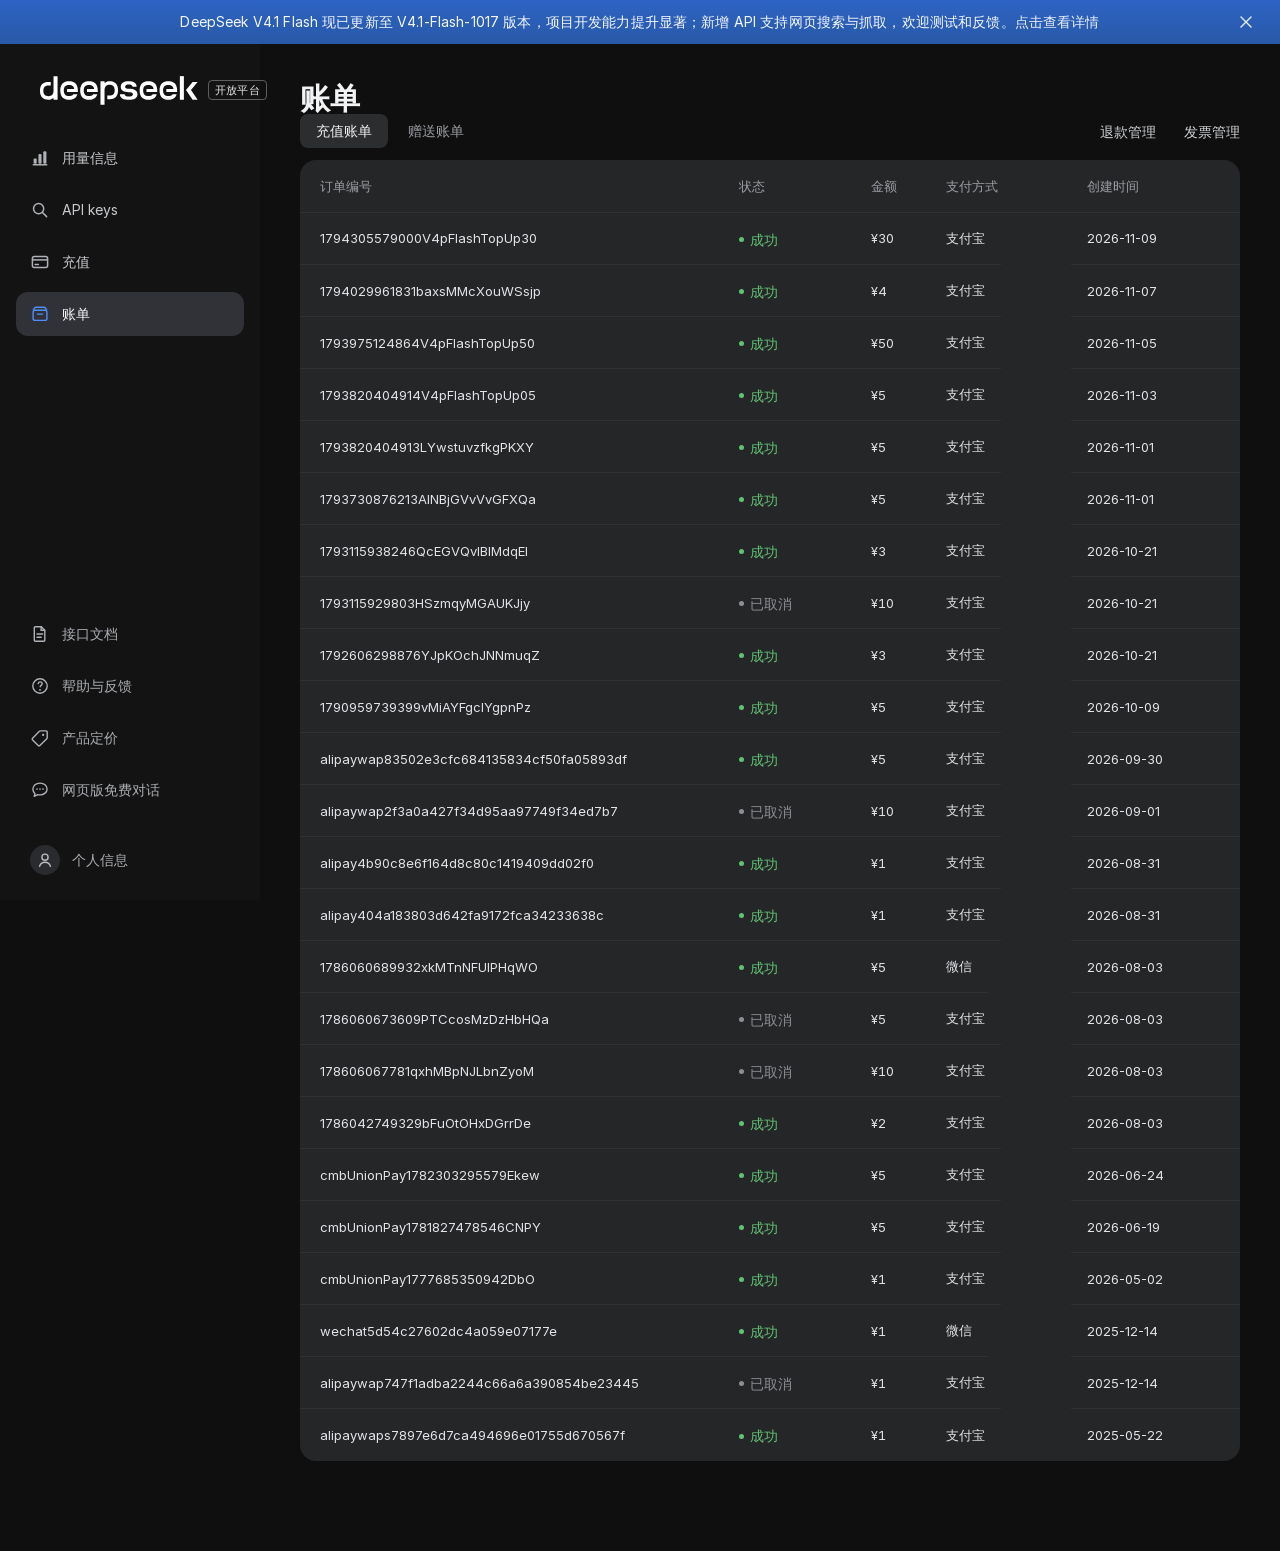
==== commit e4eafe8d: "feat: add 30 CNY top-up and update balance" ====
--- a/billing.html
+++ b/billing.html
@@ -86,7 +86,7 @@
       <table class="data-table billing-table">
         <colgroup><col class="c1"><col class="c2"><col class="c3"><col class="c4"><col class="c5"></colgroup>
         <thead><tr><th>订单编号</th><th>状态</th><th>金额</th><th>支付方式</th><th>创建时间</th></tr></thead>
-        <tbody><tr><td>1794029961831baxsMMcXouWSsjp</td><td><span class="status">成功</span></td><td class="amount-cell">¥4</td><td class="pay-type">支付宝</td><td>2026-11-07</td></tr><tr><td>1793975124864V4pFlashTopUp50</td><td><span class="status">成功</span></td><td class="amount-cell">¥50</td><td class="pay-type">支付宝</td><td>2026-11-05</td></tr><tr><td>1793820404914V4pFlashTopUp05</td><td><span class="status">成功</span></td><td class="amount-cell">¥5</td><td class="pay-type">支付宝</td><td>2026-11-03</td></tr><tr><td>1793820404913LYwstuvzfkgPKXY</td><td><span class="status">成功</span></td><td class="amount-cell">¥5</td><td class="pay-type">支付宝</td><td>2026-11-01</td></tr><tr><td>1793730876213AlNBjGVvVvGFXQa</td><td><span class="status">成功</span></td><td class="amount-cell">¥5</td><td class="pay-type">支付宝</td><td>2026-11-01</td></tr><tr><td>1793115938246QcEGVQvIBIMdqEI</td><td><span class="status">成功</span></td><td class="amount-cell">¥3</td><td class="pay-type">支付宝</td><td>2026-10-21</td></tr><tr><td>1793115929803HSzmqyMGAUKJjy</td><td><span class="status canceled">已取消</span></td><td class="amount-cell">¥10</td><td class="pay-type">支付宝</td><td>2026-10-21</td></tr><tr><td>1792606298876YJpKOchJNNmuqZ</td><td><span class="status">成功</span></td><td class="amount-cell">¥3</td><td class="pay-type">支付宝</td><td>2026-10-21</td></tr><tr><td>1790959739399vMiAYFgcIYgpnPz</td><td><span class="status">成功</span></td><td class="amount-cell">¥5</td><td class="pay-type">支付宝</td><td>2026-10-09</td></tr><tr><td>alipaywap83502e3cfc684135834cf50fa05893df</td><td><span class="status">成功</span></td><td class="amount-cell">¥5</td><td class="pay-type">支付宝</td><td>2026-09-30</td></tr><tr><td>alipaywap2f3a0a427f34d95aa97749f34ed7b7</td><td><span class="status canceled">已取消</span></td><td class="amount-cell">¥10</td><td class="pay-type">支付宝</td><td>2026-09-01</td></tr><tr><td>alipay4b90c8e6f164d8c80c1419409dd02f0</td><td><span class="status">成功</span></td><td class="amount-cell">¥1</td><td class="pay-type">支付宝</td><td>2026-08-31</td></tr><tr><td>alipay404a183803d642fa9172fca34233638c</td><td><span class="status">成功</span></td><td class="amount-cell">¥1</td><td class="pay-type">支付宝</td><td>2026-08-31</td></tr><tr><td>1786060689932xkMTnNFUlPHqWO</td><td><span class="status">成功</span></td><td class="amount-cell">¥5</td><td class="pay-type">微信</td><td>2026-08-03</td></tr><tr><td>1786060673609PTCcosMzDzHbHQa</td><td><span class="status canceled">已取消</span></td><td class="amount-cell">¥5</td><td class="pay-type">支付宝</td><td>2026-08-03</td></tr><tr><td>178606067781qxhMBpNJLbnZyoM</td><td><span class="status canceled">已取消</span></td><td class="amount-cell">¥10</td><td class="pay-type">支付宝</td><td>2026-08-03</td></tr><tr><td>1786042749329bFuOtOHxDGrrDe</td><td><span class="status">成功</span></td><td class="amount-cell">¥2</td><td class="pay-type">支付宝</td><td>2026-08-03</td></tr><tr><td>cmbUnionPay1782303295579Ekew</td><td><span class="status">成功</span></td><td class="amount-cell">¥5</td><td class="pay-type">支付宝</td><td>2026-06-24</td></tr><tr><td>cmbUnionPay1781827478546CNPY</td><td><span class="status">成功</span></td><td class="amount-cell">¥5</td><td class="pay-type">支付宝</td><td>2026-06-19</td></tr><tr><td>cmbUnionPay1777685350942DbO</td><td><span class="status">成功</span></td><td class="amount-cell">¥1</td><td class="pay-type">支付宝</td><td>2026-05-02</td></tr><tr><td>wechat5d54c27602dc4a059e07177e</td><td><span class="status">成功</span></td><td class="amount-cell">¥1</td><td class="pay-type">微信</td><td>2025-12-14</td></tr><tr><td>alipaywap747f1adba2244c66a6a390854be23445</td><td><span class="status canceled">已取消</span></td><td class="amount-cell">¥1</td><td class="pay-type">支付宝</td><td>2025-12-14</td></tr><tr><td>alipaywaps7897e6d7ca494696e01755d670567f</td><td><span class="status">成功</span></td><td class="amount-cell">¥1</td><td class="pay-type">支付宝</td><td>2025-05-22</td></tr></tbody>
+        <tbody><tr><td>1794305579000V4pFlashTopUp30</td><td><span class="status">成功</span></td><td class="amount-cell">¥30</td><td class="pay-type">支付宝</td><td>2026-11-09</td></tr><tr><td>1794029961831baxsMMcXouWSsjp</td><td><span class="status">成功</span></td><td class="amount-cell">¥4</td><td class="pay-type">支付宝</td><td>2026-11-07</td></tr><tr><td>1793975124864V4pFlashTopUp50</td><td><span class="status">成功</span></td><td class="amount-cell">¥50</td><td class="pay-type">支付宝</td><td>2026-11-05</td></tr><tr><td>1793820404914V4pFlashTopUp05</td><td><span class="status">成功</span></td><td class="amount-cell">¥5</td><td class="pay-type">支付宝</td><td>2026-11-03</td></tr><tr><td>1793820404913LYwstuvzfkgPKXY</td><td><span class="status">成功</span></td><td class="amount-cell">¥5</td><td class="pay-type">支付宝</td><td>2026-11-01</td></tr><tr><td>1793730876213AlNBjGVvVvGFXQa</td><td><span class="status">成功</span></td><td class="amount-cell">¥5</td><td class="pay-type">支付宝</td><td>2026-11-01</td></tr><tr><td>1793115938246QcEGVQvIBIMdqEI</td><td><span class="status">成功</span></td><td class="amount-cell">¥3</td><td class="pay-type">支付宝</td><td>2026-10-21</td></tr><tr><td>1793115929803HSzmqyMGAUKJjy</td><td><span class="status canceled">已取消</span></td><td class="amount-cell">¥10</td><td class="pay-type">支付宝</td><td>2026-10-21</td></tr><tr><td>1792606298876YJpKOchJNNmuqZ</td><td><span class="status">成功</span></td><td class="amount-cell">¥3</td><td class="pay-type">支付宝</td><td>2026-10-21</td></tr><tr><td>1790959739399vMiAYFgcIYgpnPz</td><td><span class="status">成功</span></td><td class="amount-cell">¥5</td><td class="pay-type">支付宝</td><td>2026-10-09</td></tr><tr><td>alipaywap83502e3cfc684135834cf50fa05893df</td><td><span class="status">成功</span></td><td class="amount-cell">¥5</td><td class="pay-type">支付宝</td><td>2026-09-30</td></tr><tr><td>alipaywap2f3a0a427f34d95aa97749f34ed7b7</td><td><span class="status canceled">已取消</span></td><td class="amount-cell">¥10</td><td class="pay-type">支付宝</td><td>2026-09-01</td></tr><tr><td>alipay4b90c8e6f164d8c80c1419409dd02f0</td><td><span class="status">成功</span></td><td class="amount-cell">¥1</td><td class="pay-type">支付宝</td><td>2026-08-31</td></tr><tr><td>alipay404a183803d642fa9172fca34233638c</td><td><span class="status">成功</span></td><td class="amount-cell">¥1</td><td class="pay-type">支付宝</td><td>2026-08-31</td></tr><tr><td>1786060689932xkMTnNFUlPHqWO</td><td><span class="status">成功</span></td><td class="amount-cell">¥5</td><td class="pay-type">微信</td><td>2026-08-03</td></tr><tr><td>1786060673609PTCcosMzDzHbHQa</td><td><span class="status canceled">已取消</span></td><td class="amount-cell">¥5</td><td class="pay-type">支付宝</td><td>2026-08-03</td></tr><tr><td>178606067781qxhMBpNJLbnZyoM</td><td><span class="status canceled">已取消</span></td><td class="amount-cell">¥10</td><td class="pay-type">支付宝</td><td>2026-08-03</td></tr><tr><td>1786042749329bFuOtOHxDGrrDe</td><td><span class="status">成功</span></td><td class="amount-cell">¥2</td><td class="pay-type">支付宝</td><td>2026-08-03</td></tr><tr><td>cmbUnionPay1782303295579Ekew</td><td><span class="status">成功</span></td><td class="amount-cell">¥5</td><td class="pay-type">支付宝</td><td>2026-06-24</td></tr><tr><td>cmbUnionPay1781827478546CNPY</td><td><span class="status">成功</span></td><td class="amount-cell">¥5</td><td class="pay-type">支付宝</td><td>2026-06-19</td></tr><tr><td>cmbUnionPay1777685350942DbO</td><td><span class="status">成功</span></td><td class="amount-cell">¥1</td><td class="pay-type">支付宝</td><td>2026-05-02</td></tr><tr><td>wechat5d54c27602dc4a059e07177e</td><td><span class="status">成功</span></td><td class="amount-cell">¥1</td><td class="pay-type">微信</td><td>2025-12-14</td></tr><tr><td>alipaywap747f1adba2244c66a6a390854be23445</td><td><span class="status canceled">已取消</span></td><td class="amount-cell">¥1</td><td class="pay-type">支付宝</td><td>2025-12-14</td></tr><tr><td>alipaywaps7897e6d7ca494696e01755d670567f</td><td><span class="status">成功</span></td><td class="amount-cell">¥1</td><td class="pay-type">支付宝</td><td>2025-05-22</td></tr></tbody>
       </table>
     </div>
 </main>
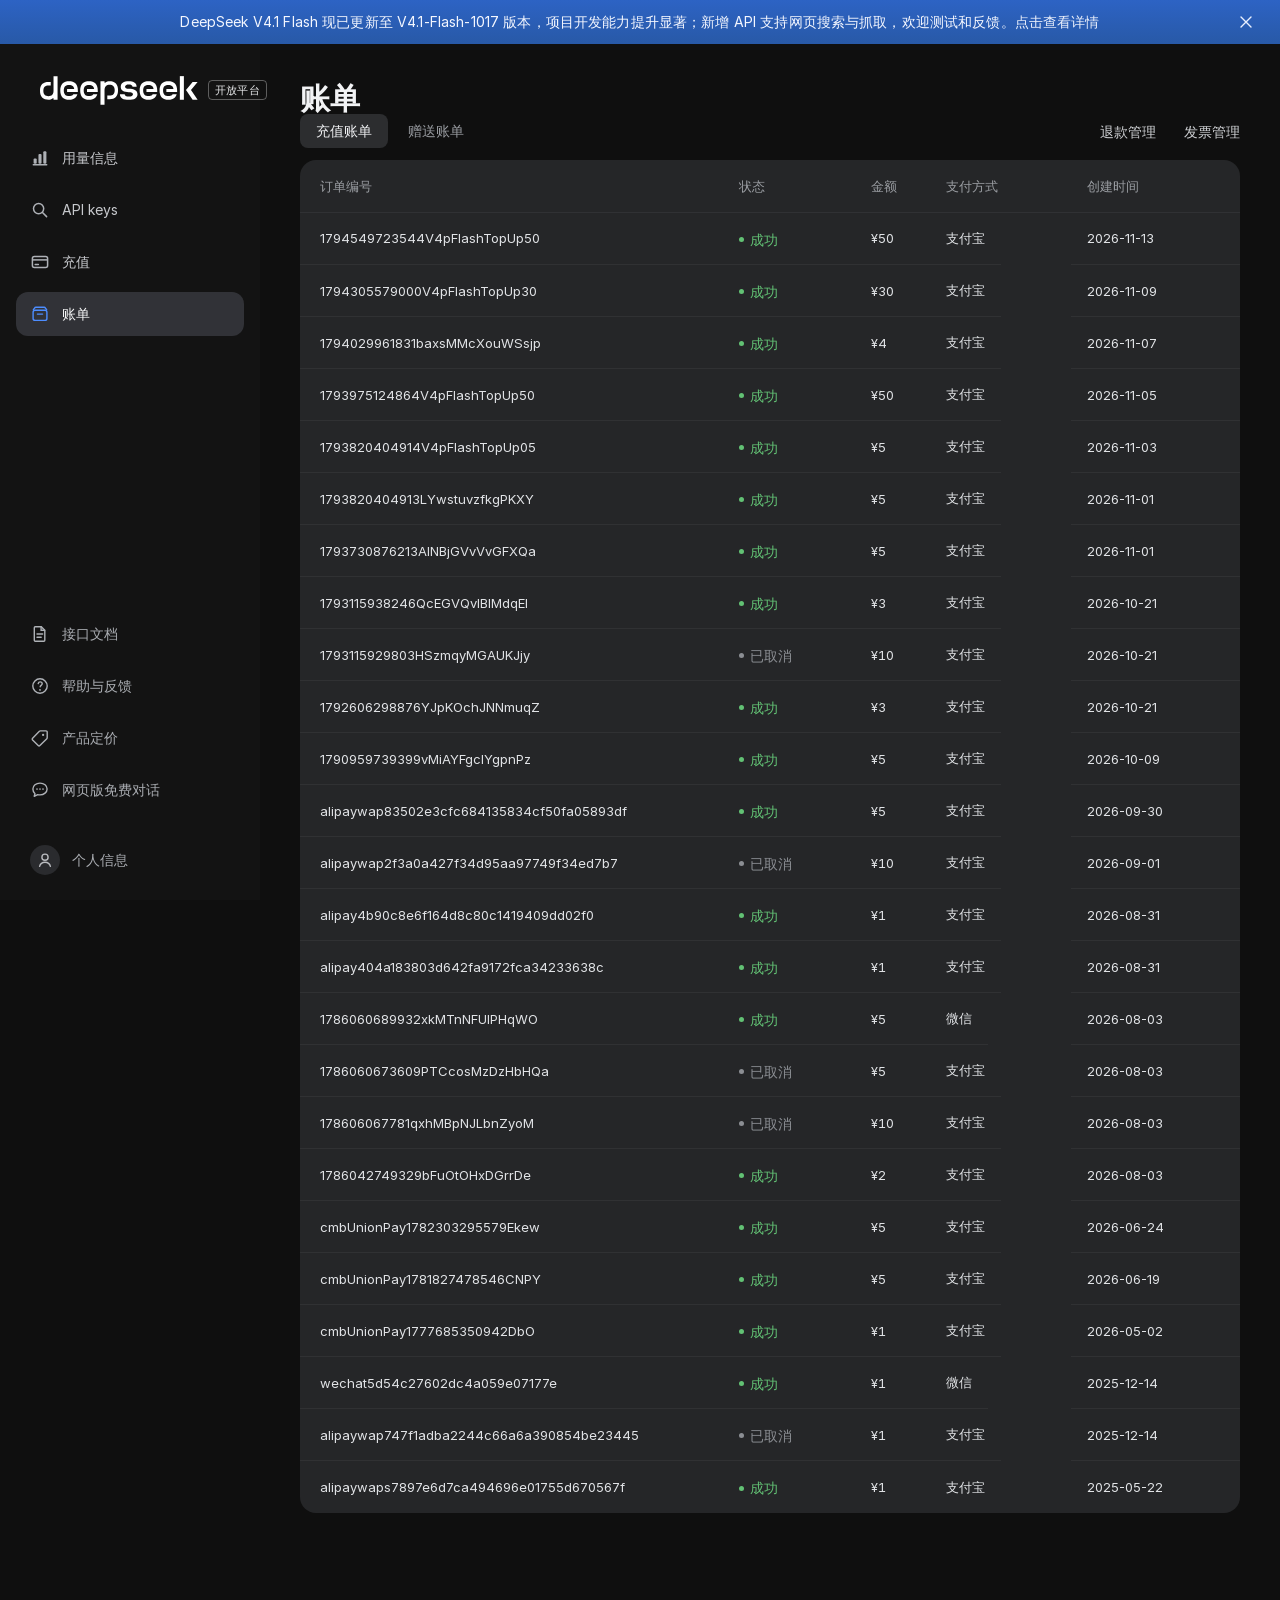
==== commit 686e5112: "chore: sync V4.1 Flash usage 2026-11-13 14:03" ====
--- a/billing.html
+++ b/billing.html
@@ -86,7 +86,7 @@
       <table class="data-table billing-table">
         <colgroup><col class="c1"><col class="c2"><col class="c3"><col class="c4"><col class="c5"></colgroup>
         <thead><tr><th>订单编号</th><th>状态</th><th>金额</th><th>支付方式</th><th>创建时间</th></tr></thead>
-        <tbody><tr><td>1794305579000V4pFlashTopUp30</td><td><span class="status">成功</span></td><td class="amount-cell">¥30</td><td class="pay-type">支付宝</td><td>2026-11-09</td></tr><tr><td>1794029961831baxsMMcXouWSsjp</td><td><span class="status">成功</span></td><td class="amount-cell">¥4</td><td class="pay-type">支付宝</td><td>2026-11-07</td></tr><tr><td>1793975124864V4pFlashTopUp50</td><td><span class="status">成功</span></td><td class="amount-cell">¥50</td><td class="pay-type">支付宝</td><td>2026-11-05</td></tr><tr><td>1793820404914V4pFlashTopUp05</td><td><span class="status">成功</span></td><td class="amount-cell">¥5</td><td class="pay-type">支付宝</td><td>2026-11-03</td></tr><tr><td>1793820404913LYwstuvzfkgPKXY</td><td><span class="status">成功</span></td><td class="amount-cell">¥5</td><td class="pay-type">支付宝</td><td>2026-11-01</td></tr><tr><td>1793730876213AlNBjGVvVvGFXQa</td><td><span class="status">成功</span></td><td class="amount-cell">¥5</td><td class="pay-type">支付宝</td><td>2026-11-01</td></tr><tr><td>1793115938246QcEGVQvIBIMdqEI</td><td><span class="status">成功</span></td><td class="amount-cell">¥3</td><td class="pay-type">支付宝</td><td>2026-10-21</td></tr><tr><td>1793115929803HSzmqyMGAUKJjy</td><td><span class="status canceled">已取消</span></td><td class="amount-cell">¥10</td><td class="pay-type">支付宝</td><td>2026-10-21</td></tr><tr><td>1792606298876YJpKOchJNNmuqZ</td><td><span class="status">成功</span></td><td class="amount-cell">¥3</td><td class="pay-type">支付宝</td><td>2026-10-21</td></tr><tr><td>1790959739399vMiAYFgcIYgpnPz</td><td><span class="status">成功</span></td><td class="amount-cell">¥5</td><td class="pay-type">支付宝</td><td>2026-10-09</td></tr><tr><td>alipaywap83502e3cfc684135834cf50fa05893df</td><td><span class="status">成功</span></td><td class="amount-cell">¥5</td><td class="pay-type">支付宝</td><td>2026-09-30</td></tr><tr><td>alipaywap2f3a0a427f34d95aa97749f34ed7b7</td><td><span class="status canceled">已取消</span></td><td class="amount-cell">¥10</td><td class="pay-type">支付宝</td><td>2026-09-01</td></tr><tr><td>alipay4b90c8e6f164d8c80c1419409dd02f0</td><td><span class="status">成功</span></td><td class="amount-cell">¥1</td><td class="pay-type">支付宝</td><td>2026-08-31</td></tr><tr><td>alipay404a183803d642fa9172fca34233638c</td><td><span class="status">成功</span></td><td class="amount-cell">¥1</td><td class="pay-type">支付宝</td><td>2026-08-31</td></tr><tr><td>1786060689932xkMTnNFUlPHqWO</td><td><span class="status">成功</span></td><td class="amount-cell">¥5</td><td class="pay-type">微信</td><td>2026-08-03</td></tr><tr><td>1786060673609PTCcosMzDzHbHQa</td><td><span class="status canceled">已取消</span></td><td class="amount-cell">¥5</td><td class="pay-type">支付宝</td><td>2026-08-03</td></tr><tr><td>178606067781qxhMBpNJLbnZyoM</td><td><span class="status canceled">已取消</span></td><td class="amount-cell">¥10</td><td class="pay-type">支付宝</td><td>2026-08-03</td></tr><tr><td>1786042749329bFuOtOHxDGrrDe</td><td><span class="status">成功</span></td><td class="amount-cell">¥2</td><td class="pay-type">支付宝</td><td>2026-08-03</td></tr><tr><td>cmbUnionPay1782303295579Ekew</td><td><span class="status">成功</span></td><td class="amount-cell">¥5</td><td class="pay-type">支付宝</td><td>2026-06-24</td></tr><tr><td>cmbUnionPay1781827478546CNPY</td><td><span class="status">成功</span></td><td class="amount-cell">¥5</td><td class="pay-type">支付宝</td><td>2026-06-19</td></tr><tr><td>cmbUnionPay1777685350942DbO</td><td><span class="status">成功</span></td><td class="amount-cell">¥1</td><td class="pay-type">支付宝</td><td>2026-05-02</td></tr><tr><td>wechat5d54c27602dc4a059e07177e</td><td><span class="status">成功</span></td><td class="amount-cell">¥1</td><td class="pay-type">微信</td><td>2025-12-14</td></tr><tr><td>alipaywap747f1adba2244c66a6a390854be23445</td><td><span class="status canceled">已取消</span></td><td class="amount-cell">¥1</td><td class="pay-type">支付宝</td><td>2025-12-14</td></tr><tr><td>alipaywaps7897e6d7ca494696e01755d670567f</td><td><span class="status">成功</span></td><td class="amount-cell">¥1</td><td class="pay-type">支付宝</td><td>2025-05-22</td></tr></tbody>
+        <tbody><tr><td>1794549723544V4pFlashTopUp50</td><td><span class="status">成功</span></td><td class="amount-cell">¥50</td><td class="pay-type">支付宝</td><td>2026-11-13</td></tr><tr><td>1794305579000V4pFlashTopUp30</td><td><span class="status">成功</span></td><td class="amount-cell">¥30</td><td class="pay-type">支付宝</td><td>2026-11-09</td></tr><tr><td>1794029961831baxsMMcXouWSsjp</td><td><span class="status">成功</span></td><td class="amount-cell">¥4</td><td class="pay-type">支付宝</td><td>2026-11-07</td></tr><tr><td>1793975124864V4pFlashTopUp50</td><td><span class="status">成功</span></td><td class="amount-cell">¥50</td><td class="pay-type">支付宝</td><td>2026-11-05</td></tr><tr><td>1793820404914V4pFlashTopUp05</td><td><span class="status">成功</span></td><td class="amount-cell">¥5</td><td class="pay-type">支付宝</td><td>2026-11-03</td></tr><tr><td>1793820404913LYwstuvzfkgPKXY</td><td><span class="status">成功</span></td><td class="amount-cell">¥5</td><td class="pay-type">支付宝</td><td>2026-11-01</td></tr><tr><td>1793730876213AlNBjGVvVvGFXQa</td><td><span class="status">成功</span></td><td class="amount-cell">¥5</td><td class="pay-type">支付宝</td><td>2026-11-01</td></tr><tr><td>1793115938246QcEGVQvIBIMdqEI</td><td><span class="status">成功</span></td><td class="amount-cell">¥3</td><td class="pay-type">支付宝</td><td>2026-10-21</td></tr><tr><td>1793115929803HSzmqyMGAUKJjy</td><td><span class="status canceled">已取消</span></td><td class="amount-cell">¥10</td><td class="pay-type">支付宝</td><td>2026-10-21</td></tr><tr><td>1792606298876YJpKOchJNNmuqZ</td><td><span class="status">成功</span></td><td class="amount-cell">¥3</td><td class="pay-type">支付宝</td><td>2026-10-21</td></tr><tr><td>1790959739399vMiAYFgcIYgpnPz</td><td><span class="status">成功</span></td><td class="amount-cell">¥5</td><td class="pay-type">支付宝</td><td>2026-10-09</td></tr><tr><td>alipaywap83502e3cfc684135834cf50fa05893df</td><td><span class="status">成功</span></td><td class="amount-cell">¥5</td><td class="pay-type">支付宝</td><td>2026-09-30</td></tr><tr><td>alipaywap2f3a0a427f34d95aa97749f34ed7b7</td><td><span class="status canceled">已取消</span></td><td class="amount-cell">¥10</td><td class="pay-type">支付宝</td><td>2026-09-01</td></tr><tr><td>alipay4b90c8e6f164d8c80c1419409dd02f0</td><td><span class="status">成功</span></td><td class="amount-cell">¥1</td><td class="pay-type">支付宝</td><td>2026-08-31</td></tr><tr><td>alipay404a183803d642fa9172fca34233638c</td><td><span class="status">成功</span></td><td class="amount-cell">¥1</td><td class="pay-type">支付宝</td><td>2026-08-31</td></tr><tr><td>1786060689932xkMTnNFUlPHqWO</td><td><span class="status">成功</span></td><td class="amount-cell">¥5</td><td class="pay-type">微信</td><td>2026-08-03</td></tr><tr><td>1786060673609PTCcosMzDzHbHQa</td><td><span class="status canceled">已取消</span></td><td class="amount-cell">¥5</td><td class="pay-type">支付宝</td><td>2026-08-03</td></tr><tr><td>178606067781qxhMBpNJLbnZyoM</td><td><span class="status canceled">已取消</span></td><td class="amount-cell">¥10</td><td class="pay-type">支付宝</td><td>2026-08-03</td></tr><tr><td>1786042749329bFuOtOHxDGrrDe</td><td><span class="status">成功</span></td><td class="amount-cell">¥2</td><td class="pay-type">支付宝</td><td>2026-08-03</td></tr><tr><td>cmbUnionPay1782303295579Ekew</td><td><span class="status">成功</span></td><td class="amount-cell">¥5</td><td class="pay-type">支付宝</td><td>2026-06-24</td></tr><tr><td>cmbUnionPay1781827478546CNPY</td><td><span class="status">成功</span></td><td class="amount-cell">¥5</td><td class="pay-type">支付宝</td><td>2026-06-19</td></tr><tr><td>cmbUnionPay1777685350942DbO</td><td><span class="status">成功</span></td><td class="amount-cell">¥1</td><td class="pay-type">支付宝</td><td>2026-05-02</td></tr><tr><td>wechat5d54c27602dc4a059e07177e</td><td><span class="status">成功</span></td><td class="amount-cell">¥1</td><td class="pay-type">微信</td><td>2025-12-14</td></tr><tr><td>alipaywap747f1adba2244c66a6a390854be23445</td><td><span class="status canceled">已取消</span></td><td class="amount-cell">¥1</td><td class="pay-type">支付宝</td><td>2025-12-14</td></tr><tr><td>alipaywaps7897e6d7ca494696e01755d670567f</td><td><span class="status">成功</span></td><td class="amount-cell">¥1</td><td class="pay-type">支付宝</td><td>2025-05-22</td></tr></tbody>
       </table>
     </div>
 </main>
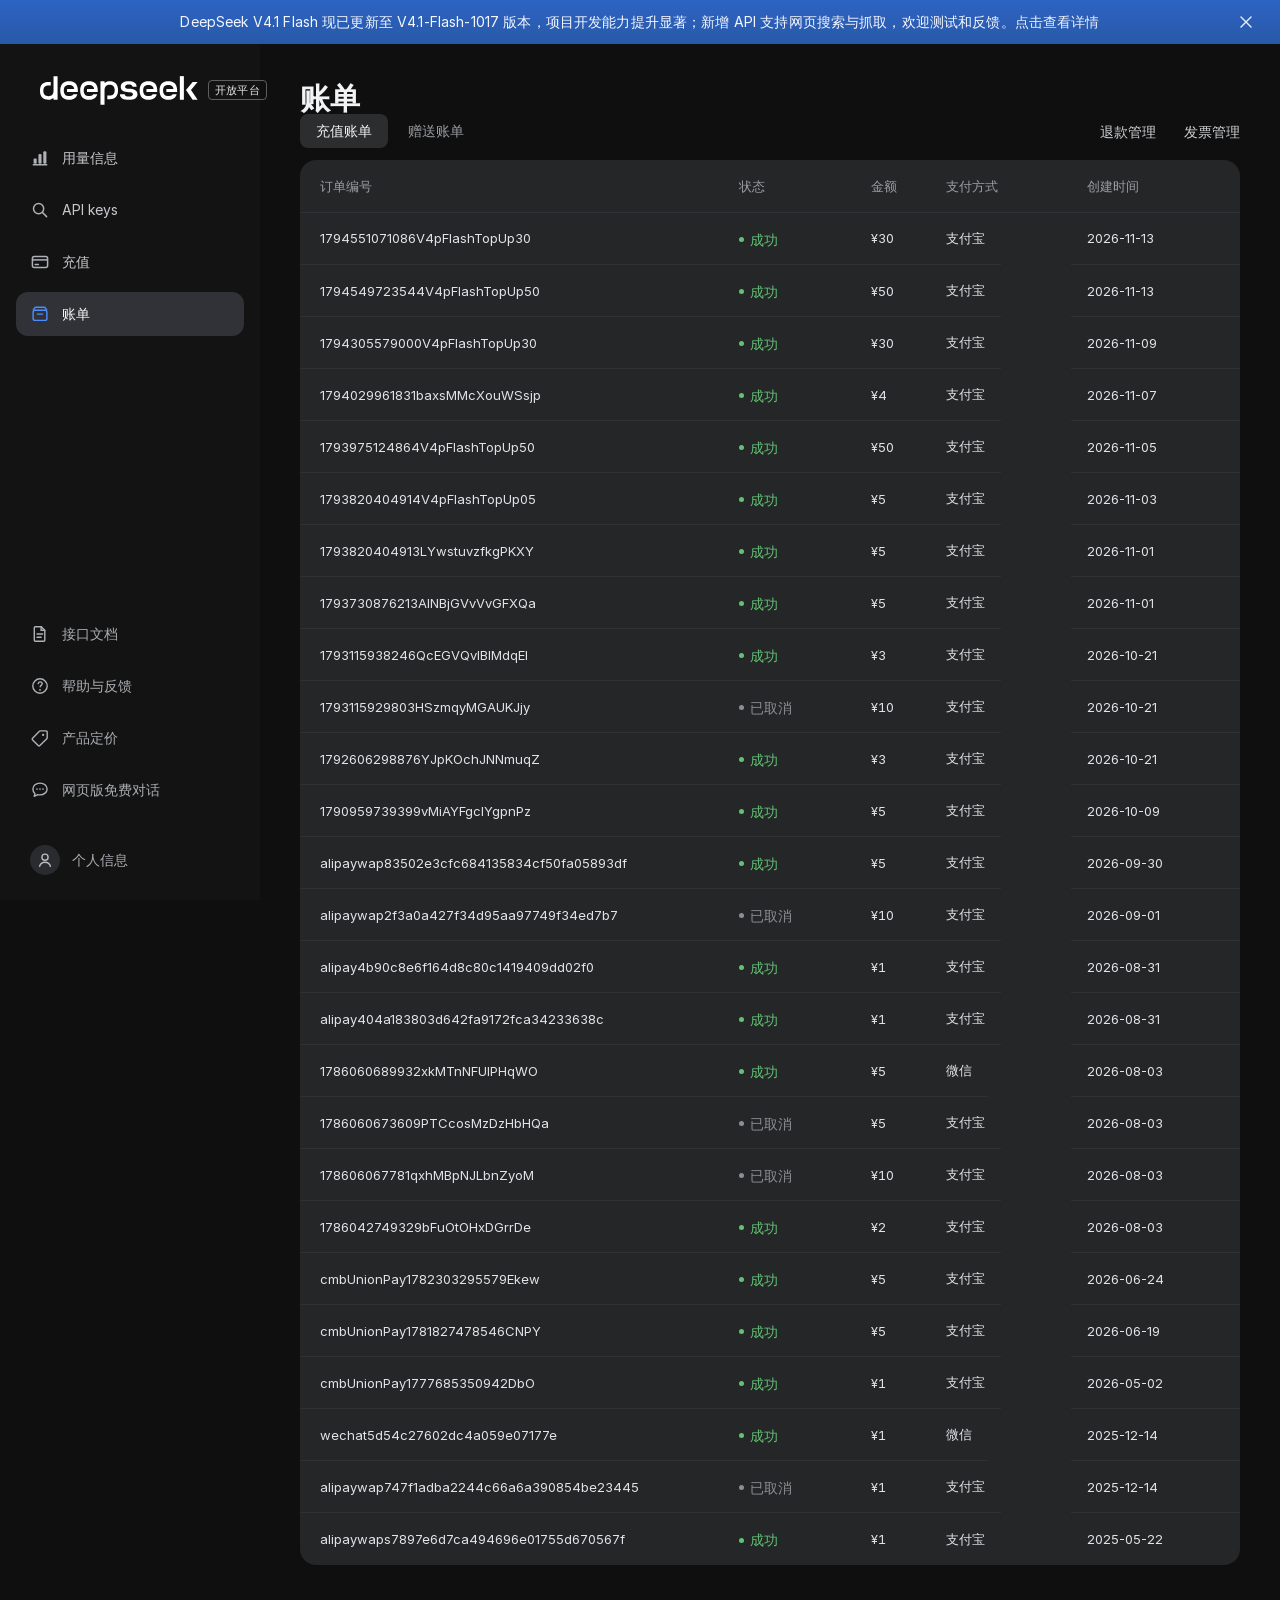
==== commit 9a7f32cd: "chore: sync V4.1 Flash usage 2026-11-13 14:24" ====
--- a/billing.html
+++ b/billing.html
@@ -86,7 +86,7 @@
       <table class="data-table billing-table">
         <colgroup><col class="c1"><col class="c2"><col class="c3"><col class="c4"><col class="c5"></colgroup>
         <thead><tr><th>订单编号</th><th>状态</th><th>金额</th><th>支付方式</th><th>创建时间</th></tr></thead>
-        <tbody><tr><td>1794549723544V4pFlashTopUp50</td><td><span class="status">成功</span></td><td class="amount-cell">¥50</td><td class="pay-type">支付宝</td><td>2026-11-13</td></tr><tr><td>1794305579000V4pFlashTopUp30</td><td><span class="status">成功</span></td><td class="amount-cell">¥30</td><td class="pay-type">支付宝</td><td>2026-11-09</td></tr><tr><td>1794029961831baxsMMcXouWSsjp</td><td><span class="status">成功</span></td><td class="amount-cell">¥4</td><td class="pay-type">支付宝</td><td>2026-11-07</td></tr><tr><td>1793975124864V4pFlashTopUp50</td><td><span class="status">成功</span></td><td class="amount-cell">¥50</td><td class="pay-type">支付宝</td><td>2026-11-05</td></tr><tr><td>1793820404914V4pFlashTopUp05</td><td><span class="status">成功</span></td><td class="amount-cell">¥5</td><td class="pay-type">支付宝</td><td>2026-11-03</td></tr><tr><td>1793820404913LYwstuvzfkgPKXY</td><td><span class="status">成功</span></td><td class="amount-cell">¥5</td><td class="pay-type">支付宝</td><td>2026-11-01</td></tr><tr><td>1793730876213AlNBjGVvVvGFXQa</td><td><span class="status">成功</span></td><td class="amount-cell">¥5</td><td class="pay-type">支付宝</td><td>2026-11-01</td></tr><tr><td>1793115938246QcEGVQvIBIMdqEI</td><td><span class="status">成功</span></td><td class="amount-cell">¥3</td><td class="pay-type">支付宝</td><td>2026-10-21</td></tr><tr><td>1793115929803HSzmqyMGAUKJjy</td><td><span class="status canceled">已取消</span></td><td class="amount-cell">¥10</td><td class="pay-type">支付宝</td><td>2026-10-21</td></tr><tr><td>1792606298876YJpKOchJNNmuqZ</td><td><span class="status">成功</span></td><td class="amount-cell">¥3</td><td class="pay-type">支付宝</td><td>2026-10-21</td></tr><tr><td>1790959739399vMiAYFgcIYgpnPz</td><td><span class="status">成功</span></td><td class="amount-cell">¥5</td><td class="pay-type">支付宝</td><td>2026-10-09</td></tr><tr><td>alipaywap83502e3cfc684135834cf50fa05893df</td><td><span class="status">成功</span></td><td class="amount-cell">¥5</td><td class="pay-type">支付宝</td><td>2026-09-30</td></tr><tr><td>alipaywap2f3a0a427f34d95aa97749f34ed7b7</td><td><span class="status canceled">已取消</span></td><td class="amount-cell">¥10</td><td class="pay-type">支付宝</td><td>2026-09-01</td></tr><tr><td>alipay4b90c8e6f164d8c80c1419409dd02f0</td><td><span class="status">成功</span></td><td class="amount-cell">¥1</td><td class="pay-type">支付宝</td><td>2026-08-31</td></tr><tr><td>alipay404a183803d642fa9172fca34233638c</td><td><span class="status">成功</span></td><td class="amount-cell">¥1</td><td class="pay-type">支付宝</td><td>2026-08-31</td></tr><tr><td>1786060689932xkMTnNFUlPHqWO</td><td><span class="status">成功</span></td><td class="amount-cell">¥5</td><td class="pay-type">微信</td><td>2026-08-03</td></tr><tr><td>1786060673609PTCcosMzDzHbHQa</td><td><span class="status canceled">已取消</span></td><td class="amount-cell">¥5</td><td class="pay-type">支付宝</td><td>2026-08-03</td></tr><tr><td>178606067781qxhMBpNJLbnZyoM</td><td><span class="status canceled">已取消</span></td><td class="amount-cell">¥10</td><td class="pay-type">支付宝</td><td>2026-08-03</td></tr><tr><td>1786042749329bFuOtOHxDGrrDe</td><td><span class="status">成功</span></td><td class="amount-cell">¥2</td><td class="pay-type">支付宝</td><td>2026-08-03</td></tr><tr><td>cmbUnionPay1782303295579Ekew</td><td><span class="status">成功</span></td><td class="amount-cell">¥5</td><td class="pay-type">支付宝</td><td>2026-06-24</td></tr><tr><td>cmbUnionPay1781827478546CNPY</td><td><span class="status">成功</span></td><td class="amount-cell">¥5</td><td class="pay-type">支付宝</td><td>2026-06-19</td></tr><tr><td>cmbUnionPay1777685350942DbO</td><td><span class="status">成功</span></td><td class="amount-cell">¥1</td><td class="pay-type">支付宝</td><td>2026-05-02</td></tr><tr><td>wechat5d54c27602dc4a059e07177e</td><td><span class="status">成功</span></td><td class="amount-cell">¥1</td><td class="pay-type">微信</td><td>2025-12-14</td></tr><tr><td>alipaywap747f1adba2244c66a6a390854be23445</td><td><span class="status canceled">已取消</span></td><td class="amount-cell">¥1</td><td class="pay-type">支付宝</td><td>2025-12-14</td></tr><tr><td>alipaywaps7897e6d7ca494696e01755d670567f</td><td><span class="status">成功</span></td><td class="amount-cell">¥1</td><td class="pay-type">支付宝</td><td>2025-05-22</td></tr></tbody>
+        <tbody><tr><td>1794551071086V4pFlashTopUp30</td><td><span class="status">成功</span></td><td class="amount-cell">¥30</td><td class="pay-type">支付宝</td><td>2026-11-13</td></tr><tr><td>1794549723544V4pFlashTopUp50</td><td><span class="status">成功</span></td><td class="amount-cell">¥50</td><td class="pay-type">支付宝</td><td>2026-11-13</td></tr><tr><td>1794305579000V4pFlashTopUp30</td><td><span class="status">成功</span></td><td class="amount-cell">¥30</td><td class="pay-type">支付宝</td><td>2026-11-09</td></tr><tr><td>1794029961831baxsMMcXouWSsjp</td><td><span class="status">成功</span></td><td class="amount-cell">¥4</td><td class="pay-type">支付宝</td><td>2026-11-07</td></tr><tr><td>1793975124864V4pFlashTopUp50</td><td><span class="status">成功</span></td><td class="amount-cell">¥50</td><td class="pay-type">支付宝</td><td>2026-11-05</td></tr><tr><td>1793820404914V4pFlashTopUp05</td><td><span class="status">成功</span></td><td class="amount-cell">¥5</td><td class="pay-type">支付宝</td><td>2026-11-03</td></tr><tr><td>1793820404913LYwstuvzfkgPKXY</td><td><span class="status">成功</span></td><td class="amount-cell">¥5</td><td class="pay-type">支付宝</td><td>2026-11-01</td></tr><tr><td>1793730876213AlNBjGVvVvGFXQa</td><td><span class="status">成功</span></td><td class="amount-cell">¥5</td><td class="pay-type">支付宝</td><td>2026-11-01</td></tr><tr><td>1793115938246QcEGVQvIBIMdqEI</td><td><span class="status">成功</span></td><td class="amount-cell">¥3</td><td class="pay-type">支付宝</td><td>2026-10-21</td></tr><tr><td>1793115929803HSzmqyMGAUKJjy</td><td><span class="status canceled">已取消</span></td><td class="amount-cell">¥10</td><td class="pay-type">支付宝</td><td>2026-10-21</td></tr><tr><td>1792606298876YJpKOchJNNmuqZ</td><td><span class="status">成功</span></td><td class="amount-cell">¥3</td><td class="pay-type">支付宝</td><td>2026-10-21</td></tr><tr><td>1790959739399vMiAYFgcIYgpnPz</td><td><span class="status">成功</span></td><td class="amount-cell">¥5</td><td class="pay-type">支付宝</td><td>2026-10-09</td></tr><tr><td>alipaywap83502e3cfc684135834cf50fa05893df</td><td><span class="status">成功</span></td><td class="amount-cell">¥5</td><td class="pay-type">支付宝</td><td>2026-09-30</td></tr><tr><td>alipaywap2f3a0a427f34d95aa97749f34ed7b7</td><td><span class="status canceled">已取消</span></td><td class="amount-cell">¥10</td><td class="pay-type">支付宝</td><td>2026-09-01</td></tr><tr><td>alipay4b90c8e6f164d8c80c1419409dd02f0</td><td><span class="status">成功</span></td><td class="amount-cell">¥1</td><td class="pay-type">支付宝</td><td>2026-08-31</td></tr><tr><td>alipay404a183803d642fa9172fca34233638c</td><td><span class="status">成功</span></td><td class="amount-cell">¥1</td><td class="pay-type">支付宝</td><td>2026-08-31</td></tr><tr><td>1786060689932xkMTnNFUlPHqWO</td><td><span class="status">成功</span></td><td class="amount-cell">¥5</td><td class="pay-type">微信</td><td>2026-08-03</td></tr><tr><td>1786060673609PTCcosMzDzHbHQa</td><td><span class="status canceled">已取消</span></td><td class="amount-cell">¥5</td><td class="pay-type">支付宝</td><td>2026-08-03</td></tr><tr><td>178606067781qxhMBpNJLbnZyoM</td><td><span class="status canceled">已取消</span></td><td class="amount-cell">¥10</td><td class="pay-type">支付宝</td><td>2026-08-03</td></tr><tr><td>1786042749329bFuOtOHxDGrrDe</td><td><span class="status">成功</span></td><td class="amount-cell">¥2</td><td class="pay-type">支付宝</td><td>2026-08-03</td></tr><tr><td>cmbUnionPay1782303295579Ekew</td><td><span class="status">成功</span></td><td class="amount-cell">¥5</td><td class="pay-type">支付宝</td><td>2026-06-24</td></tr><tr><td>cmbUnionPay1781827478546CNPY</td><td><span class="status">成功</span></td><td class="amount-cell">¥5</td><td class="pay-type">支付宝</td><td>2026-06-19</td></tr><tr><td>cmbUnionPay1777685350942DbO</td><td><span class="status">成功</span></td><td class="amount-cell">¥1</td><td class="pay-type">支付宝</td><td>2026-05-02</td></tr><tr><td>wechat5d54c27602dc4a059e07177e</td><td><span class="status">成功</span></td><td class="amount-cell">¥1</td><td class="pay-type">微信</td><td>2025-12-14</td></tr><tr><td>alipaywap747f1adba2244c66a6a390854be23445</td><td><span class="status canceled">已取消</span></td><td class="amount-cell">¥1</td><td class="pay-type">支付宝</td><td>2025-12-14</td></tr><tr><td>alipaywaps7897e6d7ca494696e01755d670567f</td><td><span class="status">成功</span></td><td class="amount-cell">¥1</td><td class="pay-type">支付宝</td><td>2025-05-22</td></tr></tbody>
       </table>
     </div>
 </main>
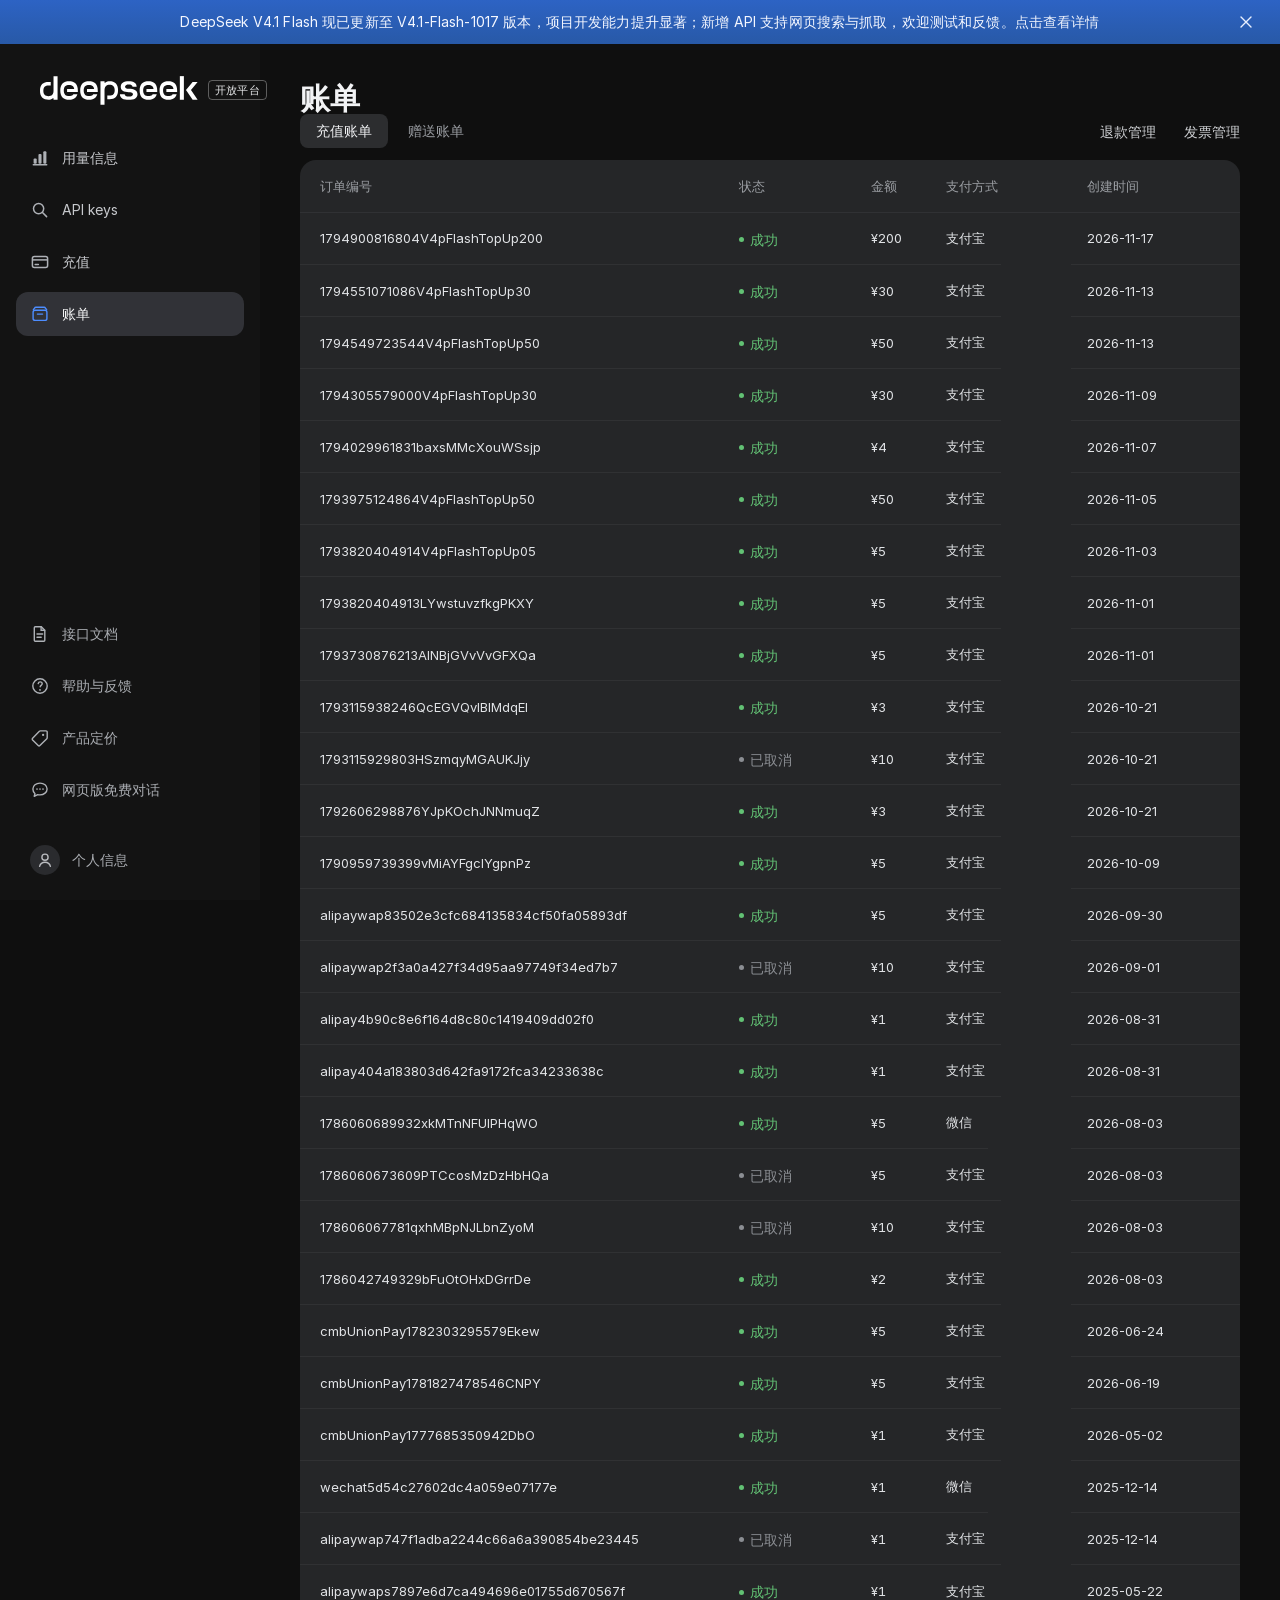
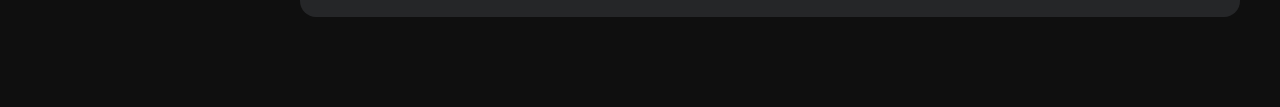
==== commit 04c8a2ad: "chore: sync V4.1 Flash usage 2026-11-17 15:33" ====
--- a/billing.html
+++ b/billing.html
@@ -86,7 +86,7 @@
       <table class="data-table billing-table">
         <colgroup><col class="c1"><col class="c2"><col class="c3"><col class="c4"><col class="c5"></colgroup>
         <thead><tr><th>订单编号</th><th>状态</th><th>金额</th><th>支付方式</th><th>创建时间</th></tr></thead>
-        <tbody><tr><td>1794551071086V4pFlashTopUp30</td><td><span class="status">成功</span></td><td class="amount-cell">¥30</td><td class="pay-type">支付宝</td><td>2026-11-13</td></tr><tr><td>1794549723544V4pFlashTopUp50</td><td><span class="status">成功</span></td><td class="amount-cell">¥50</td><td class="pay-type">支付宝</td><td>2026-11-13</td></tr><tr><td>1794305579000V4pFlashTopUp30</td><td><span class="status">成功</span></td><td class="amount-cell">¥30</td><td class="pay-type">支付宝</td><td>2026-11-09</td></tr><tr><td>1794029961831baxsMMcXouWSsjp</td><td><span class="status">成功</span></td><td class="amount-cell">¥4</td><td class="pay-type">支付宝</td><td>2026-11-07</td></tr><tr><td>1793975124864V4pFlashTopUp50</td><td><span class="status">成功</span></td><td class="amount-cell">¥50</td><td class="pay-type">支付宝</td><td>2026-11-05</td></tr><tr><td>1793820404914V4pFlashTopUp05</td><td><span class="status">成功</span></td><td class="amount-cell">¥5</td><td class="pay-type">支付宝</td><td>2026-11-03</td></tr><tr><td>1793820404913LYwstuvzfkgPKXY</td><td><span class="status">成功</span></td><td class="amount-cell">¥5</td><td class="pay-type">支付宝</td><td>2026-11-01</td></tr><tr><td>1793730876213AlNBjGVvVvGFXQa</td><td><span class="status">成功</span></td><td class="amount-cell">¥5</td><td class="pay-type">支付宝</td><td>2026-11-01</td></tr><tr><td>1793115938246QcEGVQvIBIMdqEI</td><td><span class="status">成功</span></td><td class="amount-cell">¥3</td><td class="pay-type">支付宝</td><td>2026-10-21</td></tr><tr><td>1793115929803HSzmqyMGAUKJjy</td><td><span class="status canceled">已取消</span></td><td class="amount-cell">¥10</td><td class="pay-type">支付宝</td><td>2026-10-21</td></tr><tr><td>1792606298876YJpKOchJNNmuqZ</td><td><span class="status">成功</span></td><td class="amount-cell">¥3</td><td class="pay-type">支付宝</td><td>2026-10-21</td></tr><tr><td>1790959739399vMiAYFgcIYgpnPz</td><td><span class="status">成功</span></td><td class="amount-cell">¥5</td><td class="pay-type">支付宝</td><td>2026-10-09</td></tr><tr><td>alipaywap83502e3cfc684135834cf50fa05893df</td><td><span class="status">成功</span></td><td class="amount-cell">¥5</td><td class="pay-type">支付宝</td><td>2026-09-30</td></tr><tr><td>alipaywap2f3a0a427f34d95aa97749f34ed7b7</td><td><span class="status canceled">已取消</span></td><td class="amount-cell">¥10</td><td class="pay-type">支付宝</td><td>2026-09-01</td></tr><tr><td>alipay4b90c8e6f164d8c80c1419409dd02f0</td><td><span class="status">成功</span></td><td class="amount-cell">¥1</td><td class="pay-type">支付宝</td><td>2026-08-31</td></tr><tr><td>alipay404a183803d642fa9172fca34233638c</td><td><span class="status">成功</span></td><td class="amount-cell">¥1</td><td class="pay-type">支付宝</td><td>2026-08-31</td></tr><tr><td>1786060689932xkMTnNFUlPHqWO</td><td><span class="status">成功</span></td><td class="amount-cell">¥5</td><td class="pay-type">微信</td><td>2026-08-03</td></tr><tr><td>1786060673609PTCcosMzDzHbHQa</td><td><span class="status canceled">已取消</span></td><td class="amount-cell">¥5</td><td class="pay-type">支付宝</td><td>2026-08-03</td></tr><tr><td>178606067781qxhMBpNJLbnZyoM</td><td><span class="status canceled">已取消</span></td><td class="amount-cell">¥10</td><td class="pay-type">支付宝</td><td>2026-08-03</td></tr><tr><td>1786042749329bFuOtOHxDGrrDe</td><td><span class="status">成功</span></td><td class="amount-cell">¥2</td><td class="pay-type">支付宝</td><td>2026-08-03</td></tr><tr><td>cmbUnionPay1782303295579Ekew</td><td><span class="status">成功</span></td><td class="amount-cell">¥5</td><td class="pay-type">支付宝</td><td>2026-06-24</td></tr><tr><td>cmbUnionPay1781827478546CNPY</td><td><span class="status">成功</span></td><td class="amount-cell">¥5</td><td class="pay-type">支付宝</td><td>2026-06-19</td></tr><tr><td>cmbUnionPay1777685350942DbO</td><td><span class="status">成功</span></td><td class="amount-cell">¥1</td><td class="pay-type">支付宝</td><td>2026-05-02</td></tr><tr><td>wechat5d54c27602dc4a059e07177e</td><td><span class="status">成功</span></td><td class="amount-cell">¥1</td><td class="pay-type">微信</td><td>2025-12-14</td></tr><tr><td>alipaywap747f1adba2244c66a6a390854be23445</td><td><span class="status canceled">已取消</span></td><td class="amount-cell">¥1</td><td class="pay-type">支付宝</td><td>2025-12-14</td></tr><tr><td>alipaywaps7897e6d7ca494696e01755d670567f</td><td><span class="status">成功</span></td><td class="amount-cell">¥1</td><td class="pay-type">支付宝</td><td>2025-05-22</td></tr></tbody>
+        <tbody><tr><td>1794900816804V4pFlashTopUp200</td><td><span class="status">成功</span></td><td class="amount-cell">¥200</td><td class="pay-type">支付宝</td><td>2026-11-17</td></tr><tr><td>1794551071086V4pFlashTopUp30</td><td><span class="status">成功</span></td><td class="amount-cell">¥30</td><td class="pay-type">支付宝</td><td>2026-11-13</td></tr><tr><td>1794549723544V4pFlashTopUp50</td><td><span class="status">成功</span></td><td class="amount-cell">¥50</td><td class="pay-type">支付宝</td><td>2026-11-13</td></tr><tr><td>1794305579000V4pFlashTopUp30</td><td><span class="status">成功</span></td><td class="amount-cell">¥30</td><td class="pay-type">支付宝</td><td>2026-11-09</td></tr><tr><td>1794029961831baxsMMcXouWSsjp</td><td><span class="status">成功</span></td><td class="amount-cell">¥4</td><td class="pay-type">支付宝</td><td>2026-11-07</td></tr><tr><td>1793975124864V4pFlashTopUp50</td><td><span class="status">成功</span></td><td class="amount-cell">¥50</td><td class="pay-type">支付宝</td><td>2026-11-05</td></tr><tr><td>1793820404914V4pFlashTopUp05</td><td><span class="status">成功</span></td><td class="amount-cell">¥5</td><td class="pay-type">支付宝</td><td>2026-11-03</td></tr><tr><td>1793820404913LYwstuvzfkgPKXY</td><td><span class="status">成功</span></td><td class="amount-cell">¥5</td><td class="pay-type">支付宝</td><td>2026-11-01</td></tr><tr><td>1793730876213AlNBjGVvVvGFXQa</td><td><span class="status">成功</span></td><td class="amount-cell">¥5</td><td class="pay-type">支付宝</td><td>2026-11-01</td></tr><tr><td>1793115938246QcEGVQvIBIMdqEI</td><td><span class="status">成功</span></td><td class="amount-cell">¥3</td><td class="pay-type">支付宝</td><td>2026-10-21</td></tr><tr><td>1793115929803HSzmqyMGAUKJjy</td><td><span class="status canceled">已取消</span></td><td class="amount-cell">¥10</td><td class="pay-type">支付宝</td><td>2026-10-21</td></tr><tr><td>1792606298876YJpKOchJNNmuqZ</td><td><span class="status">成功</span></td><td class="amount-cell">¥3</td><td class="pay-type">支付宝</td><td>2026-10-21</td></tr><tr><td>1790959739399vMiAYFgcIYgpnPz</td><td><span class="status">成功</span></td><td class="amount-cell">¥5</td><td class="pay-type">支付宝</td><td>2026-10-09</td></tr><tr><td>alipaywap83502e3cfc684135834cf50fa05893df</td><td><span class="status">成功</span></td><td class="amount-cell">¥5</td><td class="pay-type">支付宝</td><td>2026-09-30</td></tr><tr><td>alipaywap2f3a0a427f34d95aa97749f34ed7b7</td><td><span class="status canceled">已取消</span></td><td class="amount-cell">¥10</td><td class="pay-type">支付宝</td><td>2026-09-01</td></tr><tr><td>alipay4b90c8e6f164d8c80c1419409dd02f0</td><td><span class="status">成功</span></td><td class="amount-cell">¥1</td><td class="pay-type">支付宝</td><td>2026-08-31</td></tr><tr><td>alipay404a183803d642fa9172fca34233638c</td><td><span class="status">成功</span></td><td class="amount-cell">¥1</td><td class="pay-type">支付宝</td><td>2026-08-31</td></tr><tr><td>1786060689932xkMTnNFUlPHqWO</td><td><span class="status">成功</span></td><td class="amount-cell">¥5</td><td class="pay-type">微信</td><td>2026-08-03</td></tr><tr><td>1786060673609PTCcosMzDzHbHQa</td><td><span class="status canceled">已取消</span></td><td class="amount-cell">¥5</td><td class="pay-type">支付宝</td><td>2026-08-03</td></tr><tr><td>178606067781qxhMBpNJLbnZyoM</td><td><span class="status canceled">已取消</span></td><td class="amount-cell">¥10</td><td class="pay-type">支付宝</td><td>2026-08-03</td></tr><tr><td>1786042749329bFuOtOHxDGrrDe</td><td><span class="status">成功</span></td><td class="amount-cell">¥2</td><td class="pay-type">支付宝</td><td>2026-08-03</td></tr><tr><td>cmbUnionPay1782303295579Ekew</td><td><span class="status">成功</span></td><td class="amount-cell">¥5</td><td class="pay-type">支付宝</td><td>2026-06-24</td></tr><tr><td>cmbUnionPay1781827478546CNPY</td><td><span class="status">成功</span></td><td class="amount-cell">¥5</td><td class="pay-type">支付宝</td><td>2026-06-19</td></tr><tr><td>cmbUnionPay1777685350942DbO</td><td><span class="status">成功</span></td><td class="amount-cell">¥1</td><td class="pay-type">支付宝</td><td>2026-05-02</td></tr><tr><td>wechat5d54c27602dc4a059e07177e</td><td><span class="status">成功</span></td><td class="amount-cell">¥1</td><td class="pay-type">微信</td><td>2025-12-14</td></tr><tr><td>alipaywap747f1adba2244c66a6a390854be23445</td><td><span class="status canceled">已取消</span></td><td class="amount-cell">¥1</td><td class="pay-type">支付宝</td><td>2025-12-14</td></tr><tr><td>alipaywaps7897e6d7ca494696e01755d670567f</td><td><span class="status">成功</span></td><td class="amount-cell">¥1</td><td class="pay-type">支付宝</td><td>2025-05-22</td></tr></tbody>
       </table>
     </div>
 </main>
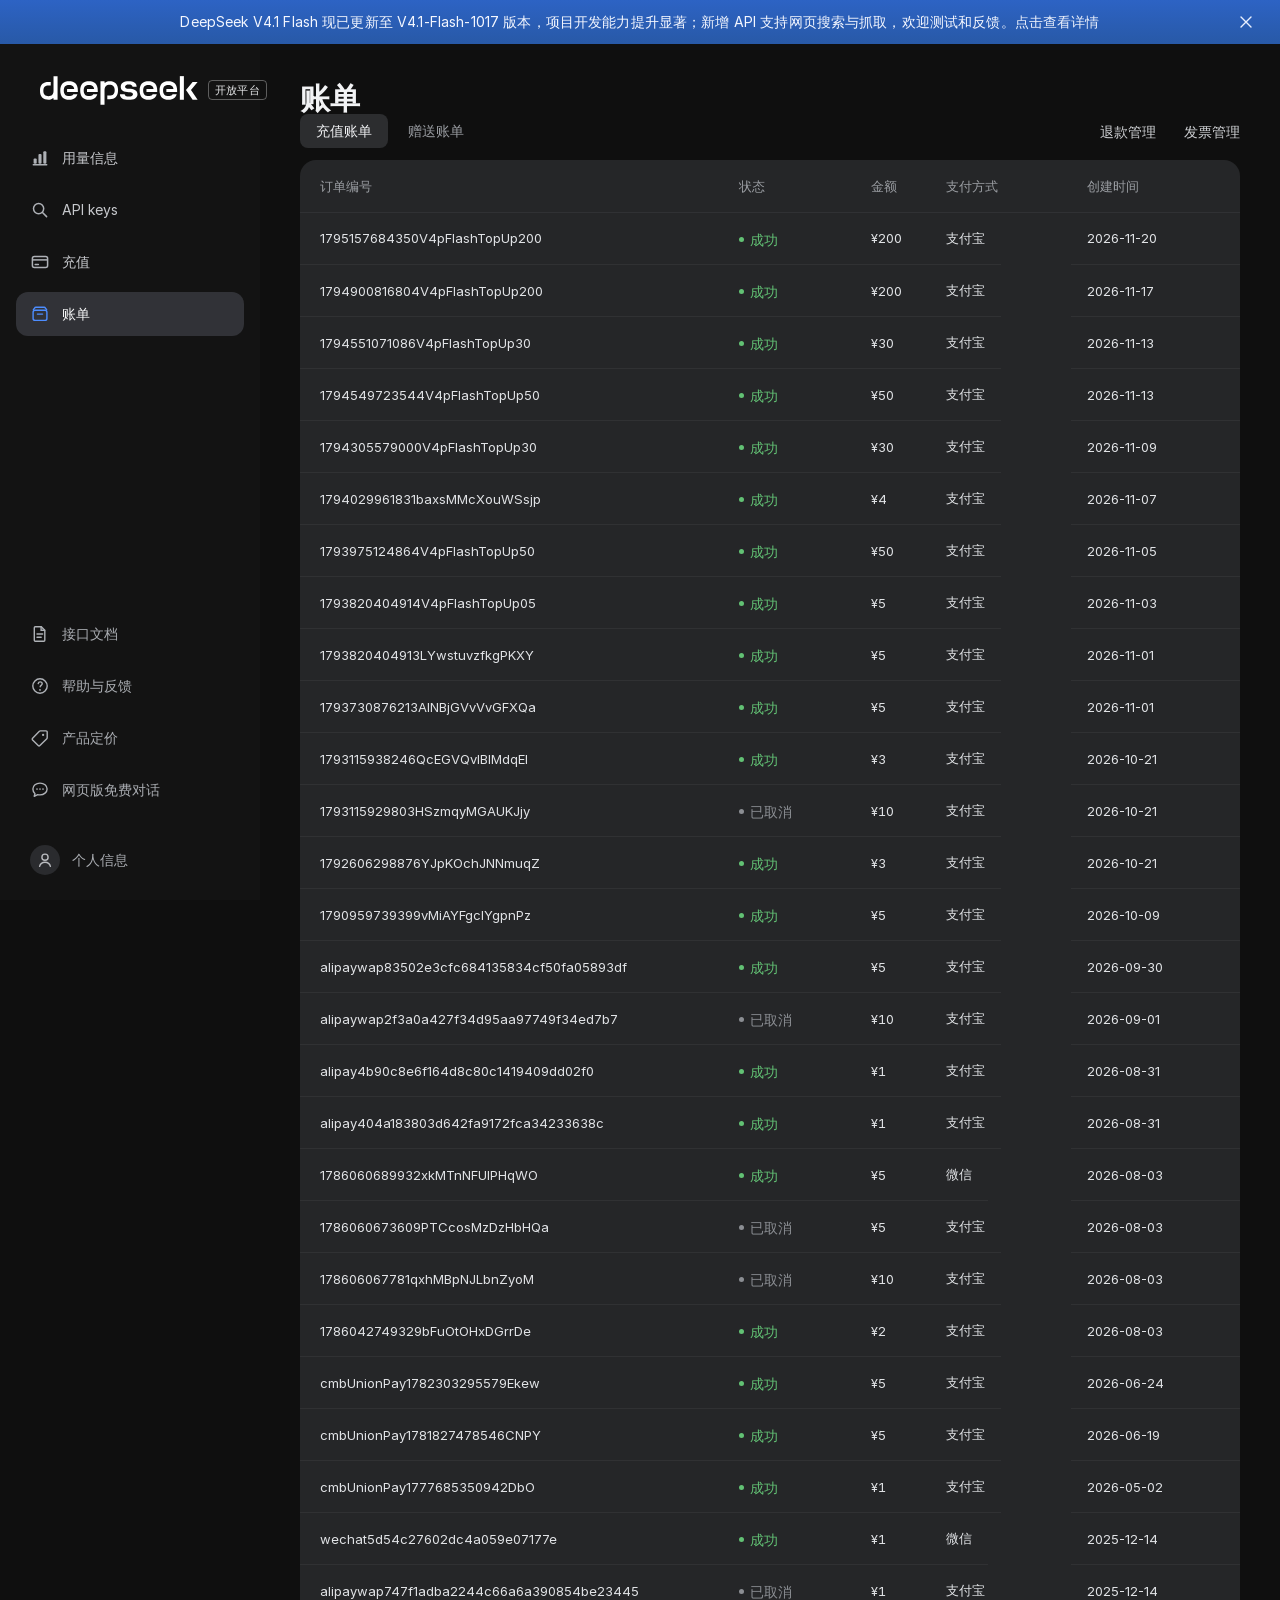
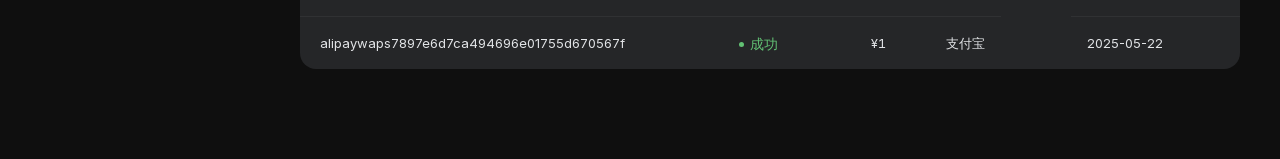
==== commit d369914a: "chore: sync V4.1 Flash usage 2026-11-20 14:54" ====
--- a/billing.html
+++ b/billing.html
@@ -6,7 +6,7 @@
 <title>账单 - DeepSeek 开放平台</title>
 <meta name="description" content="DeepSeek 开放平台 - 账单">
 <link rel="icon" href="assets/images/favicon.ico">
-<link rel="stylesheet" href="assets/css/platform.css">
+<link rel="stylesheet" href="assets/css/platform.css?v=2d255246">
 </head>
 <body>
 <div class="top-banner" id="topBanner">
@@ -86,7 +86,7 @@
       <table class="data-table billing-table">
         <colgroup><col class="c1"><col class="c2"><col class="c3"><col class="c4"><col class="c5"></colgroup>
         <thead><tr><th>订单编号</th><th>状态</th><th>金额</th><th>支付方式</th><th>创建时间</th></tr></thead>
-        <tbody><tr><td>1794900816804V4pFlashTopUp200</td><td><span class="status">成功</span></td><td class="amount-cell">¥200</td><td class="pay-type">支付宝</td><td>2026-11-17</td></tr><tr><td>1794551071086V4pFlashTopUp30</td><td><span class="status">成功</span></td><td class="amount-cell">¥30</td><td class="pay-type">支付宝</td><td>2026-11-13</td></tr><tr><td>1794549723544V4pFlashTopUp50</td><td><span class="status">成功</span></td><td class="amount-cell">¥50</td><td class="pay-type">支付宝</td><td>2026-11-13</td></tr><tr><td>1794305579000V4pFlashTopUp30</td><td><span class="status">成功</span></td><td class="amount-cell">¥30</td><td class="pay-type">支付宝</td><td>2026-11-09</td></tr><tr><td>1794029961831baxsMMcXouWSsjp</td><td><span class="status">成功</span></td><td class="amount-cell">¥4</td><td class="pay-type">支付宝</td><td>2026-11-07</td></tr><tr><td>1793975124864V4pFlashTopUp50</td><td><span class="status">成功</span></td><td class="amount-cell">¥50</td><td class="pay-type">支付宝</td><td>2026-11-05</td></tr><tr><td>1793820404914V4pFlashTopUp05</td><td><span class="status">成功</span></td><td class="amount-cell">¥5</td><td class="pay-type">支付宝</td><td>2026-11-03</td></tr><tr><td>1793820404913LYwstuvzfkgPKXY</td><td><span class="status">成功</span></td><td class="amount-cell">¥5</td><td class="pay-type">支付宝</td><td>2026-11-01</td></tr><tr><td>1793730876213AlNBjGVvVvGFXQa</td><td><span class="status">成功</span></td><td class="amount-cell">¥5</td><td class="pay-type">支付宝</td><td>2026-11-01</td></tr><tr><td>1793115938246QcEGVQvIBIMdqEI</td><td><span class="status">成功</span></td><td class="amount-cell">¥3</td><td class="pay-type">支付宝</td><td>2026-10-21</td></tr><tr><td>1793115929803HSzmqyMGAUKJjy</td><td><span class="status canceled">已取消</span></td><td class="amount-cell">¥10</td><td class="pay-type">支付宝</td><td>2026-10-21</td></tr><tr><td>1792606298876YJpKOchJNNmuqZ</td><td><span class="status">成功</span></td><td class="amount-cell">¥3</td><td class="pay-type">支付宝</td><td>2026-10-21</td></tr><tr><td>1790959739399vMiAYFgcIYgpnPz</td><td><span class="status">成功</span></td><td class="amount-cell">¥5</td><td class="pay-type">支付宝</td><td>2026-10-09</td></tr><tr><td>alipaywap83502e3cfc684135834cf50fa05893df</td><td><span class="status">成功</span></td><td class="amount-cell">¥5</td><td class="pay-type">支付宝</td><td>2026-09-30</td></tr><tr><td>alipaywap2f3a0a427f34d95aa97749f34ed7b7</td><td><span class="status canceled">已取消</span></td><td class="amount-cell">¥10</td><td class="pay-type">支付宝</td><td>2026-09-01</td></tr><tr><td>alipay4b90c8e6f164d8c80c1419409dd02f0</td><td><span class="status">成功</span></td><td class="amount-cell">¥1</td><td class="pay-type">支付宝</td><td>2026-08-31</td></tr><tr><td>alipay404a183803d642fa9172fca34233638c</td><td><span class="status">成功</span></td><td class="amount-cell">¥1</td><td class="pay-type">支付宝</td><td>2026-08-31</td></tr><tr><td>1786060689932xkMTnNFUlPHqWO</td><td><span class="status">成功</span></td><td class="amount-cell">¥5</td><td class="pay-type">微信</td><td>2026-08-03</td></tr><tr><td>1786060673609PTCcosMzDzHbHQa</td><td><span class="status canceled">已取消</span></td><td class="amount-cell">¥5</td><td class="pay-type">支付宝</td><td>2026-08-03</td></tr><tr><td>178606067781qxhMBpNJLbnZyoM</td><td><span class="status canceled">已取消</span></td><td class="amount-cell">¥10</td><td class="pay-type">支付宝</td><td>2026-08-03</td></tr><tr><td>1786042749329bFuOtOHxDGrrDe</td><td><span class="status">成功</span></td><td class="amount-cell">¥2</td><td class="pay-type">支付宝</td><td>2026-08-03</td></tr><tr><td>cmbUnionPay1782303295579Ekew</td><td><span class="status">成功</span></td><td class="amount-cell">¥5</td><td class="pay-type">支付宝</td><td>2026-06-24</td></tr><tr><td>cmbUnionPay1781827478546CNPY</td><td><span class="status">成功</span></td><td class="amount-cell">¥5</td><td class="pay-type">支付宝</td><td>2026-06-19</td></tr><tr><td>cmbUnionPay1777685350942DbO</td><td><span class="status">成功</span></td><td class="amount-cell">¥1</td><td class="pay-type">支付宝</td><td>2026-05-02</td></tr><tr><td>wechat5d54c27602dc4a059e07177e</td><td><span class="status">成功</span></td><td class="amount-cell">¥1</td><td class="pay-type">微信</td><td>2025-12-14</td></tr><tr><td>alipaywap747f1adba2244c66a6a390854be23445</td><td><span class="status canceled">已取消</span></td><td class="amount-cell">¥1</td><td class="pay-type">支付宝</td><td>2025-12-14</td></tr><tr><td>alipaywaps7897e6d7ca494696e01755d670567f</td><td><span class="status">成功</span></td><td class="amount-cell">¥1</td><td class="pay-type">支付宝</td><td>2025-05-22</td></tr></tbody>
+        <tbody><tr><td>1795157684350V4pFlashTopUp200</td><td><span class="status">成功</span></td><td class="amount-cell">¥200</td><td class="pay-type">支付宝</td><td>2026-11-20</td></tr><tr><td>1794900816804V4pFlashTopUp200</td><td><span class="status">成功</span></td><td class="amount-cell">¥200</td><td class="pay-type">支付宝</td><td>2026-11-17</td></tr><tr><td>1794551071086V4pFlashTopUp30</td><td><span class="status">成功</span></td><td class="amount-cell">¥30</td><td class="pay-type">支付宝</td><td>2026-11-13</td></tr><tr><td>1794549723544V4pFlashTopUp50</td><td><span class="status">成功</span></td><td class="amount-cell">¥50</td><td class="pay-type">支付宝</td><td>2026-11-13</td></tr><tr><td>1794305579000V4pFlashTopUp30</td><td><span class="status">成功</span></td><td class="amount-cell">¥30</td><td class="pay-type">支付宝</td><td>2026-11-09</td></tr><tr><td>1794029961831baxsMMcXouWSsjp</td><td><span class="status">成功</span></td><td class="amount-cell">¥4</td><td class="pay-type">支付宝</td><td>2026-11-07</td></tr><tr><td>1793975124864V4pFlashTopUp50</td><td><span class="status">成功</span></td><td class="amount-cell">¥50</td><td class="pay-type">支付宝</td><td>2026-11-05</td></tr><tr><td>1793820404914V4pFlashTopUp05</td><td><span class="status">成功</span></td><td class="amount-cell">¥5</td><td class="pay-type">支付宝</td><td>2026-11-03</td></tr><tr><td>1793820404913LYwstuvzfkgPKXY</td><td><span class="status">成功</span></td><td class="amount-cell">¥5</td><td class="pay-type">支付宝</td><td>2026-11-01</td></tr><tr><td>1793730876213AlNBjGVvVvGFXQa</td><td><span class="status">成功</span></td><td class="amount-cell">¥5</td><td class="pay-type">支付宝</td><td>2026-11-01</td></tr><tr><td>1793115938246QcEGVQvIBIMdqEI</td><td><span class="status">成功</span></td><td class="amount-cell">¥3</td><td class="pay-type">支付宝</td><td>2026-10-21</td></tr><tr><td>1793115929803HSzmqyMGAUKJjy</td><td><span class="status canceled">已取消</span></td><td class="amount-cell">¥10</td><td class="pay-type">支付宝</td><td>2026-10-21</td></tr><tr><td>1792606298876YJpKOchJNNmuqZ</td><td><span class="status">成功</span></td><td class="amount-cell">¥3</td><td class="pay-type">支付宝</td><td>2026-10-21</td></tr><tr><td>1790959739399vMiAYFgcIYgpnPz</td><td><span class="status">成功</span></td><td class="amount-cell">¥5</td><td class="pay-type">支付宝</td><td>2026-10-09</td></tr><tr><td>alipaywap83502e3cfc684135834cf50fa05893df</td><td><span class="status">成功</span></td><td class="amount-cell">¥5</td><td class="pay-type">支付宝</td><td>2026-09-30</td></tr><tr><td>alipaywap2f3a0a427f34d95aa97749f34ed7b7</td><td><span class="status canceled">已取消</span></td><td class="amount-cell">¥10</td><td class="pay-type">支付宝</td><td>2026-09-01</td></tr><tr><td>alipay4b90c8e6f164d8c80c1419409dd02f0</td><td><span class="status">成功</span></td><td class="amount-cell">¥1</td><td class="pay-type">支付宝</td><td>2026-08-31</td></tr><tr><td>alipay404a183803d642fa9172fca34233638c</td><td><span class="status">成功</span></td><td class="amount-cell">¥1</td><td class="pay-type">支付宝</td><td>2026-08-31</td></tr><tr><td>1786060689932xkMTnNFUlPHqWO</td><td><span class="status">成功</span></td><td class="amount-cell">¥5</td><td class="pay-type">微信</td><td>2026-08-03</td></tr><tr><td>1786060673609PTCcosMzDzHbHQa</td><td><span class="status canceled">已取消</span></td><td class="amount-cell">¥5</td><td class="pay-type">支付宝</td><td>2026-08-03</td></tr><tr><td>178606067781qxhMBpNJLbnZyoM</td><td><span class="status canceled">已取消</span></td><td class="amount-cell">¥10</td><td class="pay-type">支付宝</td><td>2026-08-03</td></tr><tr><td>1786042749329bFuOtOHxDGrrDe</td><td><span class="status">成功</span></td><td class="amount-cell">¥2</td><td class="pay-type">支付宝</td><td>2026-08-03</td></tr><tr><td>cmbUnionPay1782303295579Ekew</td><td><span class="status">成功</span></td><td class="amount-cell">¥5</td><td class="pay-type">支付宝</td><td>2026-06-24</td></tr><tr><td>cmbUnionPay1781827478546CNPY</td><td><span class="status">成功</span></td><td class="amount-cell">¥5</td><td class="pay-type">支付宝</td><td>2026-06-19</td></tr><tr><td>cmbUnionPay1777685350942DbO</td><td><span class="status">成功</span></td><td class="amount-cell">¥1</td><td class="pay-type">支付宝</td><td>2026-05-02</td></tr><tr><td>wechat5d54c27602dc4a059e07177e</td><td><span class="status">成功</span></td><td class="amount-cell">¥1</td><td class="pay-type">微信</td><td>2025-12-14</td></tr><tr><td>alipaywap747f1adba2244c66a6a390854be23445</td><td><span class="status canceled">已取消</span></td><td class="amount-cell">¥1</td><td class="pay-type">支付宝</td><td>2025-12-14</td></tr><tr><td>alipaywaps7897e6d7ca494696e01755d670567f</td><td><span class="status">成功</span></td><td class="amount-cell">¥1</td><td class="pay-type">支付宝</td><td>2025-05-22</td></tr></tbody>
       </table>
     </div>
 </main>
@@ -94,7 +94,7 @@
 
 <div class="toast" id="toast" style="position:fixed;left:50%;bottom:40px;transform:translateX(-50%) translateY(20px);background:#2c2d30;color:#f2f3f5;padding:10px 18px;border-radius:10px;font-size:13px;opacity:0;pointer-events:none;transition:opacity .2s ease,transform .2s ease;z-index:200;box-shadow:0 8px 24px rgba(0,0,0,.4)"></div>
 
-<script src="assets/js/platform-charts.js"></script>
-<script src="assets/js/platform.js"></script>
+<script src="assets/js/platform-charts.js?v=a99b08ae"></script>
+<script src="assets/js/platform.js?v=b77a69d6"></script>
 </body>
 </html>
--- a/assets/css/platform.css
+++ b/assets/css/platform.css
@@ -183,7 +183,7 @@
 }
 .segmented button.active{background:#3a3b3e;color:#f2f3f5;font-weight:600;box-shadow:0 1px 2px rgba(0,0,0,.25)}
 .chart-wrap{position:relative;height:272px;width:100%}
-.chart-wrap svg{display:block;width:100%;height:100%;overflow:visible}
+.chart-wrap svg{display:block;width:100%;height:100%;overflow:hidden}
 .chart-tooltip{
   position:absolute;pointer-events:none;background:#1c1d1f;color:#f1f2f4;
   border-radius:9px;padding:9px 14px;font-size:14px;line-height:20px;white-space:nowrap;
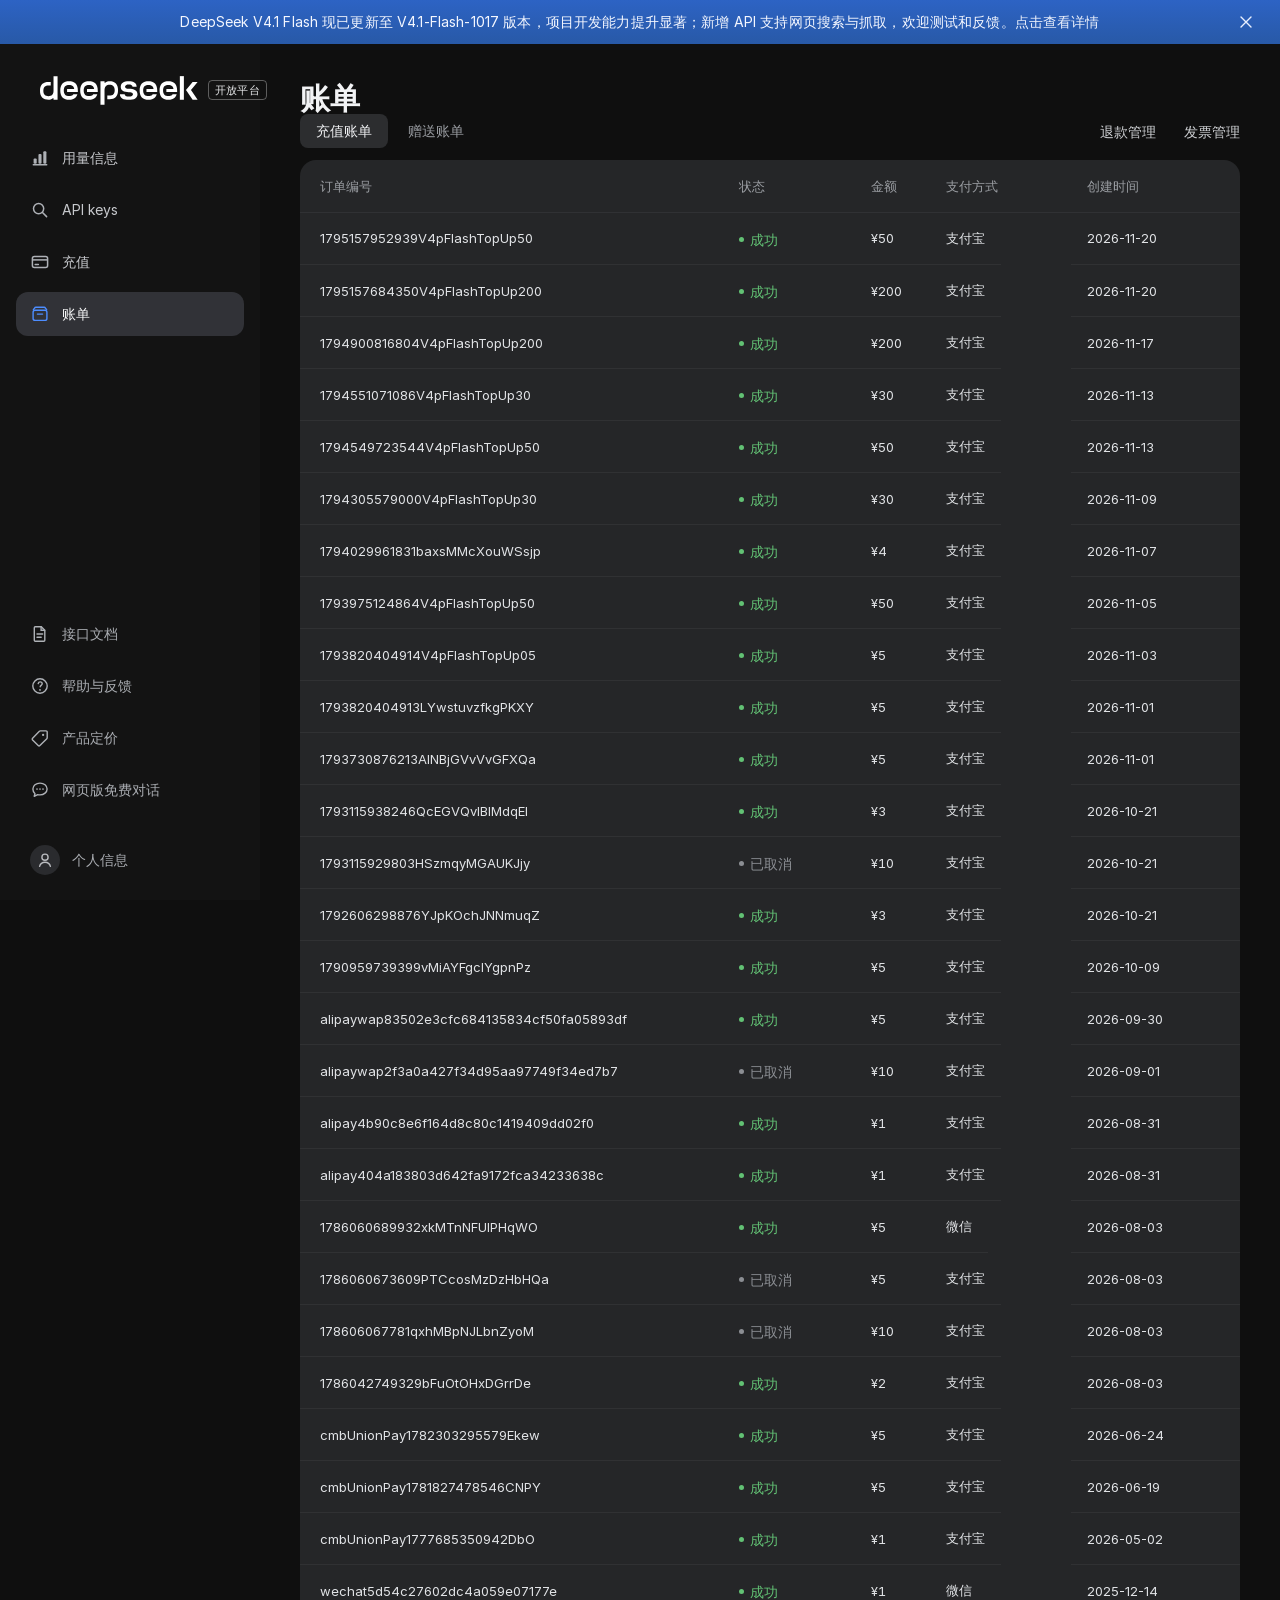
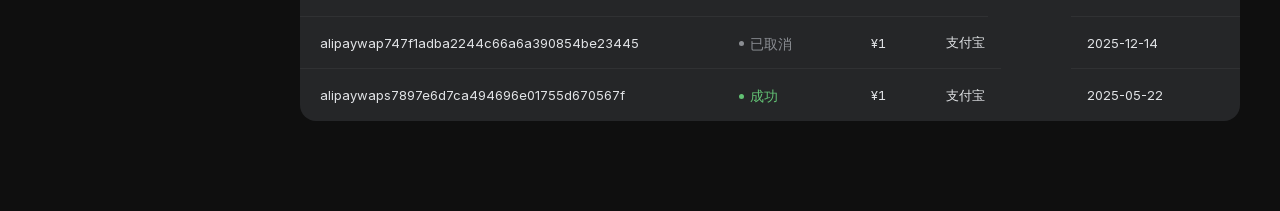
==== commit 867ab314: "chore: sync V4.1 Flash usage 2026-11-20 14:59" ====
--- a/billing.html
+++ b/billing.html
@@ -86,7 +86,7 @@
       <table class="data-table billing-table">
         <colgroup><col class="c1"><col class="c2"><col class="c3"><col class="c4"><col class="c5"></colgroup>
         <thead><tr><th>订单编号</th><th>状态</th><th>金额</th><th>支付方式</th><th>创建时间</th></tr></thead>
-        <tbody><tr><td>1795157684350V4pFlashTopUp200</td><td><span class="status">成功</span></td><td class="amount-cell">¥200</td><td class="pay-type">支付宝</td><td>2026-11-20</td></tr><tr><td>1794900816804V4pFlashTopUp200</td><td><span class="status">成功</span></td><td class="amount-cell">¥200</td><td class="pay-type">支付宝</td><td>2026-11-17</td></tr><tr><td>1794551071086V4pFlashTopUp30</td><td><span class="status">成功</span></td><td class="amount-cell">¥30</td><td class="pay-type">支付宝</td><td>2026-11-13</td></tr><tr><td>1794549723544V4pFlashTopUp50</td><td><span class="status">成功</span></td><td class="amount-cell">¥50</td><td class="pay-type">支付宝</td><td>2026-11-13</td></tr><tr><td>1794305579000V4pFlashTopUp30</td><td><span class="status">成功</span></td><td class="amount-cell">¥30</td><td class="pay-type">支付宝</td><td>2026-11-09</td></tr><tr><td>1794029961831baxsMMcXouWSsjp</td><td><span class="status">成功</span></td><td class="amount-cell">¥4</td><td class="pay-type">支付宝</td><td>2026-11-07</td></tr><tr><td>1793975124864V4pFlashTopUp50</td><td><span class="status">成功</span></td><td class="amount-cell">¥50</td><td class="pay-type">支付宝</td><td>2026-11-05</td></tr><tr><td>1793820404914V4pFlashTopUp05</td><td><span class="status">成功</span></td><td class="amount-cell">¥5</td><td class="pay-type">支付宝</td><td>2026-11-03</td></tr><tr><td>1793820404913LYwstuvzfkgPKXY</td><td><span class="status">成功</span></td><td class="amount-cell">¥5</td><td class="pay-type">支付宝</td><td>2026-11-01</td></tr><tr><td>1793730876213AlNBjGVvVvGFXQa</td><td><span class="status">成功</span></td><td class="amount-cell">¥5</td><td class="pay-type">支付宝</td><td>2026-11-01</td></tr><tr><td>1793115938246QcEGVQvIBIMdqEI</td><td><span class="status">成功</span></td><td class="amount-cell">¥3</td><td class="pay-type">支付宝</td><td>2026-10-21</td></tr><tr><td>1793115929803HSzmqyMGAUKJjy</td><td><span class="status canceled">已取消</span></td><td class="amount-cell">¥10</td><td class="pay-type">支付宝</td><td>2026-10-21</td></tr><tr><td>1792606298876YJpKOchJNNmuqZ</td><td><span class="status">成功</span></td><td class="amount-cell">¥3</td><td class="pay-type">支付宝</td><td>2026-10-21</td></tr><tr><td>1790959739399vMiAYFgcIYgpnPz</td><td><span class="status">成功</span></td><td class="amount-cell">¥5</td><td class="pay-type">支付宝</td><td>2026-10-09</td></tr><tr><td>alipaywap83502e3cfc684135834cf50fa05893df</td><td><span class="status">成功</span></td><td class="amount-cell">¥5</td><td class="pay-type">支付宝</td><td>2026-09-30</td></tr><tr><td>alipaywap2f3a0a427f34d95aa97749f34ed7b7</td><td><span class="status canceled">已取消</span></td><td class="amount-cell">¥10</td><td class="pay-type">支付宝</td><td>2026-09-01</td></tr><tr><td>alipay4b90c8e6f164d8c80c1419409dd02f0</td><td><span class="status">成功</span></td><td class="amount-cell">¥1</td><td class="pay-type">支付宝</td><td>2026-08-31</td></tr><tr><td>alipay404a183803d642fa9172fca34233638c</td><td><span class="status">成功</span></td><td class="amount-cell">¥1</td><td class="pay-type">支付宝</td><td>2026-08-31</td></tr><tr><td>1786060689932xkMTnNFUlPHqWO</td><td><span class="status">成功</span></td><td class="amount-cell">¥5</td><td class="pay-type">微信</td><td>2026-08-03</td></tr><tr><td>1786060673609PTCcosMzDzHbHQa</td><td><span class="status canceled">已取消</span></td><td class="amount-cell">¥5</td><td class="pay-type">支付宝</td><td>2026-08-03</td></tr><tr><td>178606067781qxhMBpNJLbnZyoM</td><td><span class="status canceled">已取消</span></td><td class="amount-cell">¥10</td><td class="pay-type">支付宝</td><td>2026-08-03</td></tr><tr><td>1786042749329bFuOtOHxDGrrDe</td><td><span class="status">成功</span></td><td class="amount-cell">¥2</td><td class="pay-type">支付宝</td><td>2026-08-03</td></tr><tr><td>cmbUnionPay1782303295579Ekew</td><td><span class="status">成功</span></td><td class="amount-cell">¥5</td><td class="pay-type">支付宝</td><td>2026-06-24</td></tr><tr><td>cmbUnionPay1781827478546CNPY</td><td><span class="status">成功</span></td><td class="amount-cell">¥5</td><td class="pay-type">支付宝</td><td>2026-06-19</td></tr><tr><td>cmbUnionPay1777685350942DbO</td><td><span class="status">成功</span></td><td class="amount-cell">¥1</td><td class="pay-type">支付宝</td><td>2026-05-02</td></tr><tr><td>wechat5d54c27602dc4a059e07177e</td><td><span class="status">成功</span></td><td class="amount-cell">¥1</td><td class="pay-type">微信</td><td>2025-12-14</td></tr><tr><td>alipaywap747f1adba2244c66a6a390854be23445</td><td><span class="status canceled">已取消</span></td><td class="amount-cell">¥1</td><td class="pay-type">支付宝</td><td>2025-12-14</td></tr><tr><td>alipaywaps7897e6d7ca494696e01755d670567f</td><td><span class="status">成功</span></td><td class="amount-cell">¥1</td><td class="pay-type">支付宝</td><td>2025-05-22</td></tr></tbody>
+        <tbody><tr><td>1795157952939V4pFlashTopUp50</td><td><span class="status">成功</span></td><td class="amount-cell">¥50</td><td class="pay-type">支付宝</td><td>2026-11-20</td></tr><tr><td>1795157684350V4pFlashTopUp200</td><td><span class="status">成功</span></td><td class="amount-cell">¥200</td><td class="pay-type">支付宝</td><td>2026-11-20</td></tr><tr><td>1794900816804V4pFlashTopUp200</td><td><span class="status">成功</span></td><td class="amount-cell">¥200</td><td class="pay-type">支付宝</td><td>2026-11-17</td></tr><tr><td>1794551071086V4pFlashTopUp30</td><td><span class="status">成功</span></td><td class="amount-cell">¥30</td><td class="pay-type">支付宝</td><td>2026-11-13</td></tr><tr><td>1794549723544V4pFlashTopUp50</td><td><span class="status">成功</span></td><td class="amount-cell">¥50</td><td class="pay-type">支付宝</td><td>2026-11-13</td></tr><tr><td>1794305579000V4pFlashTopUp30</td><td><span class="status">成功</span></td><td class="amount-cell">¥30</td><td class="pay-type">支付宝</td><td>2026-11-09</td></tr><tr><td>1794029961831baxsMMcXouWSsjp</td><td><span class="status">成功</span></td><td class="amount-cell">¥4</td><td class="pay-type">支付宝</td><td>2026-11-07</td></tr><tr><td>1793975124864V4pFlashTopUp50</td><td><span class="status">成功</span></td><td class="amount-cell">¥50</td><td class="pay-type">支付宝</td><td>2026-11-05</td></tr><tr><td>1793820404914V4pFlashTopUp05</td><td><span class="status">成功</span></td><td class="amount-cell">¥5</td><td class="pay-type">支付宝</td><td>2026-11-03</td></tr><tr><td>1793820404913LYwstuvzfkgPKXY</td><td><span class="status">成功</span></td><td class="amount-cell">¥5</td><td class="pay-type">支付宝</td><td>2026-11-01</td></tr><tr><td>1793730876213AlNBjGVvVvGFXQa</td><td><span class="status">成功</span></td><td class="amount-cell">¥5</td><td class="pay-type">支付宝</td><td>2026-11-01</td></tr><tr><td>1793115938246QcEGVQvIBIMdqEI</td><td><span class="status">成功</span></td><td class="amount-cell">¥3</td><td class="pay-type">支付宝</td><td>2026-10-21</td></tr><tr><td>1793115929803HSzmqyMGAUKJjy</td><td><span class="status canceled">已取消</span></td><td class="amount-cell">¥10</td><td class="pay-type">支付宝</td><td>2026-10-21</td></tr><tr><td>1792606298876YJpKOchJNNmuqZ</td><td><span class="status">成功</span></td><td class="amount-cell">¥3</td><td class="pay-type">支付宝</td><td>2026-10-21</td></tr><tr><td>1790959739399vMiAYFgcIYgpnPz</td><td><span class="status">成功</span></td><td class="amount-cell">¥5</td><td class="pay-type">支付宝</td><td>2026-10-09</td></tr><tr><td>alipaywap83502e3cfc684135834cf50fa05893df</td><td><span class="status">成功</span></td><td class="amount-cell">¥5</td><td class="pay-type">支付宝</td><td>2026-09-30</td></tr><tr><td>alipaywap2f3a0a427f34d95aa97749f34ed7b7</td><td><span class="status canceled">已取消</span></td><td class="amount-cell">¥10</td><td class="pay-type">支付宝</td><td>2026-09-01</td></tr><tr><td>alipay4b90c8e6f164d8c80c1419409dd02f0</td><td><span class="status">成功</span></td><td class="amount-cell">¥1</td><td class="pay-type">支付宝</td><td>2026-08-31</td></tr><tr><td>alipay404a183803d642fa9172fca34233638c</td><td><span class="status">成功</span></td><td class="amount-cell">¥1</td><td class="pay-type">支付宝</td><td>2026-08-31</td></tr><tr><td>1786060689932xkMTnNFUlPHqWO</td><td><span class="status">成功</span></td><td class="amount-cell">¥5</td><td class="pay-type">微信</td><td>2026-08-03</td></tr><tr><td>1786060673609PTCcosMzDzHbHQa</td><td><span class="status canceled">已取消</span></td><td class="amount-cell">¥5</td><td class="pay-type">支付宝</td><td>2026-08-03</td></tr><tr><td>178606067781qxhMBpNJLbnZyoM</td><td><span class="status canceled">已取消</span></td><td class="amount-cell">¥10</td><td class="pay-type">支付宝</td><td>2026-08-03</td></tr><tr><td>1786042749329bFuOtOHxDGrrDe</td><td><span class="status">成功</span></td><td class="amount-cell">¥2</td><td class="pay-type">支付宝</td><td>2026-08-03</td></tr><tr><td>cmbUnionPay1782303295579Ekew</td><td><span class="status">成功</span></td><td class="amount-cell">¥5</td><td class="pay-type">支付宝</td><td>2026-06-24</td></tr><tr><td>cmbUnionPay1781827478546CNPY</td><td><span class="status">成功</span></td><td class="amount-cell">¥5</td><td class="pay-type">支付宝</td><td>2026-06-19</td></tr><tr><td>cmbUnionPay1777685350942DbO</td><td><span class="status">成功</span></td><td class="amount-cell">¥1</td><td class="pay-type">支付宝</td><td>2026-05-02</td></tr><tr><td>wechat5d54c27602dc4a059e07177e</td><td><span class="status">成功</span></td><td class="amount-cell">¥1</td><td class="pay-type">微信</td><td>2025-12-14</td></tr><tr><td>alipaywap747f1adba2244c66a6a390854be23445</td><td><span class="status canceled">已取消</span></td><td class="amount-cell">¥1</td><td class="pay-type">支付宝</td><td>2025-12-14</td></tr><tr><td>alipaywaps7897e6d7ca494696e01755d670567f</td><td><span class="status">成功</span></td><td class="amount-cell">¥1</td><td class="pay-type">支付宝</td><td>2025-05-22</td></tr></tbody>
       </table>
     </div>
 </main>
